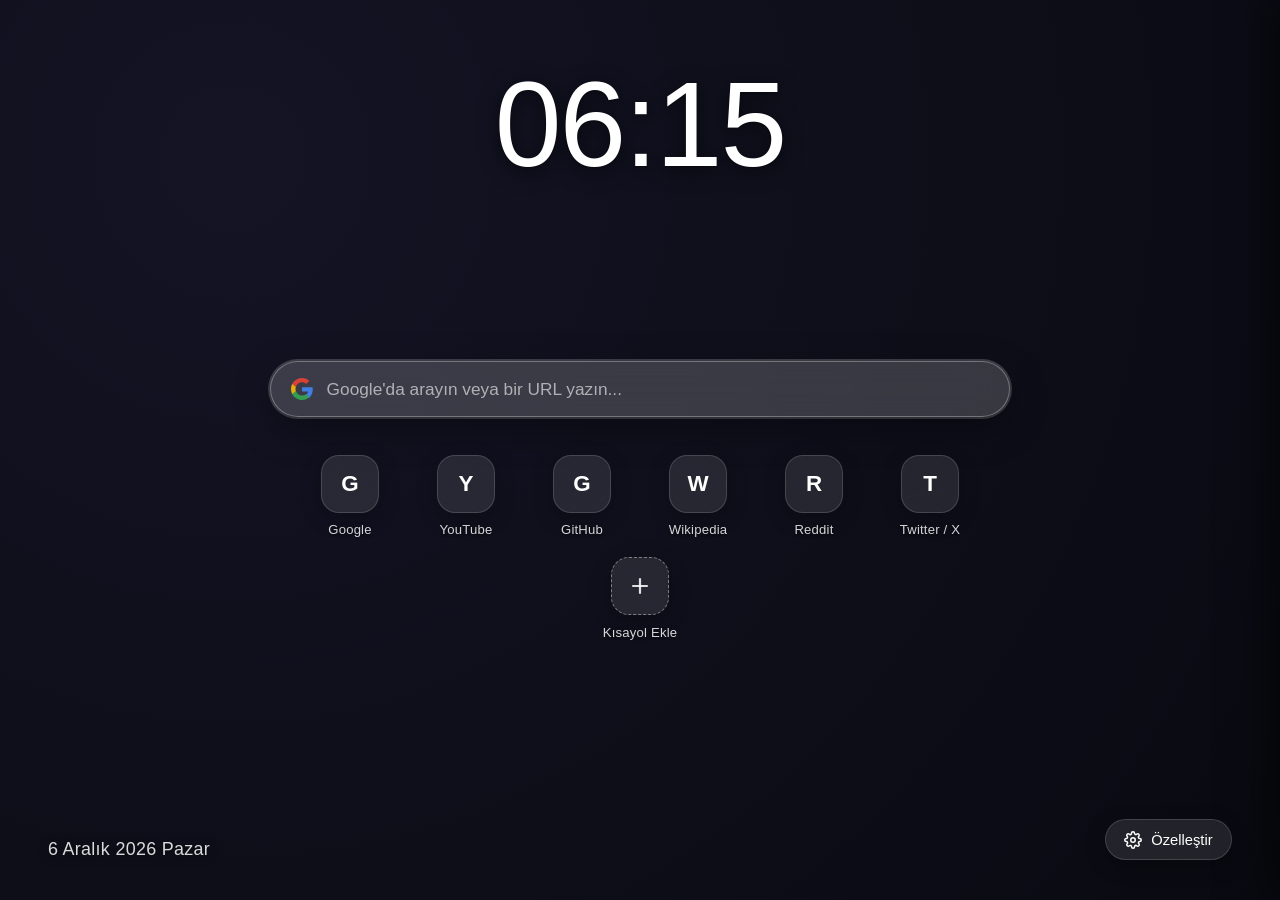
==== newtab.html @ c742ab3b "Add files via upload" ====
<!DOCTYPE html>
<html lang="tr">
<head>
  <meta charset="UTF-8" />
  <meta name="viewport" content="width=device-width, initial-scale=1.0" />
  <title>Yeni Sekme</title>
  <style>
    /* ==========================================================================
       ÖZEL YENİ SEKME (NEW TAB) - TÜM STILLER
       ========================================================================== */
    :root {
      --overlay-opacity: 0.35;
      --blur-amount: 0px;

      --font-family: -apple-system, BlinkMacSystemFont, "Segoe UI", Roboto, Helvetica, Arial, sans-serif;
      
      --glass-bg: rgba(255, 255, 255, 0.1);
      --glass-bg-hover: rgba(255, 255, 255, 0.18);
      --glass-border: rgba(255, 255, 255, 0.15);
      --glass-border-hover: rgba(255, 255, 255, 0.3);

      --text-main: #ffffff;
      --text-secondary: rgba(255, 255, 255, 0.85);
      --text-muted: rgba(255, 255, 255, 0.6);

      --accent-color: #4a90e2;
      --accent-hover: #357abd;
      --danger-color: #ff5252;
    }

    *, *::before, *::after {
      box-sizing: border-box;
      margin: 0;
      padding: 0;
    }

    body {
      font-family: var(--font-family);
      color: var(--text-main);
      min-height: 100vh;
      overflow-x: hidden;
      background-color: #0f1015;
      position: relative;
      display: flex;
      flex-direction: column;
      justify-content: space-between;
      padding: 2.5rem 3rem;
      user-select: none;
    }

    /* Arka Plan Katmanları */
    .bg-layer {
      position: fixed;
      inset: -20px;
      z-index: -2;
      background-size: cover;
      background-position: center;
      background-repeat: no-repeat;
      filter: blur(var(--blur-amount));
      transform: scale(1.03);
      transition: background-image 0.5s ease, filter 0.3s ease;
    }

    .bg-overlay {
      position: fixed;
      inset: 0;
      z-index: -1;
      background-color: rgba(0, 0, 0, var(--overlay-opacity));
      transition: background-color 0.2s ease;
      pointer-events: none;
    }

    /* Üst Bölüm: Saat */
    .top-section {
      display: flex;
      flex-direction: column;
      align-items: center;
      justify-content: center;
      padding-top: 1.5rem;
      text-align: center;
    }

    .clock-container {
      display: flex;
      align-items: baseline;
      justify-content: center;
      color: var(--text-main);
      text-shadow: 0 4px 20px rgba(0, 0, 0, 0.6), 0 1px 3px rgba(0, 0, 0, 0.4);
    }

    .clock-time {
      font-size: clamp(4.5rem, 10vw, 7.5rem);
      font-weight: 200;
      letter-spacing: -2px;
      line-height: 1;
      font-variant-numeric: tabular-nums;
    }

    .clock-seconds {
      font-size: clamp(1.8rem, 3.5vw, 2.5rem);
      font-weight: 300;
      opacity: 0.75;
      margin-left: 0.25rem;
      font-variant-numeric: tabular-nums;
    }

    .clock-period {
      font-size: clamp(1.4rem, 2.5vw, 1.8rem);
      font-weight: 400;
      opacity: 0.75;
      margin-left: 0.6rem;
      text-transform: uppercase;
    }

    /* Orta Bölüm: Arama ve Hızlı Erişim */
    .center-section {
      display: flex;
      flex-direction: column;
      align-items: center;
      width: 100%;
      max-width: 740px;
      margin: 1.5rem auto;
    }

    /* Arama Çubuğu */
    .search-container {
      width: 100%;
      margin-bottom: 2.2rem;
    }

    .search-form {
      width: 100%;
    }

    .search-box {
      display: flex;
      align-items: center;
      width: 100%;
      height: 56px;
      padding: 0 1.25rem;
      background: var(--glass-bg);
      backdrop-filter: blur(20px);
      -webkit-backdrop-filter: blur(20px);
      border: 1px solid var(--glass-border);
      border-radius: 28px;
      box-shadow: 0 8px 32px rgba(0, 0, 0, 0.25), inset 0 1px 0 rgba(255, 255, 255, 0.15);
      transition: all 0.3s cubic-bezier(0.16, 1, 0.3, 1);
    }

    .search-box:hover,
    .search-box:focus-within {
      background: var(--glass-bg-hover);
      border-color: var(--glass-border-hover);
      box-shadow: 0 12px 36px rgba(0, 0, 0, 0.35), 0 0 0 2px rgba(255, 255, 255, 0.2);
      transform: translateY(-2px);
    }

    .search-icon-wrapper {
      display: flex;
      align-items: center;
      justify-content: center;
      margin-right: 0.85rem;
      opacity: 0.9;
      flex-shrink: 0;
    }

    .google-icon {
      width: 22px;
      height: 22px;
      display: block;
    }

    .search-input {
      flex: 1;
      background: transparent;
      border: none;
      outline: none;
      font-family: inherit;
      font-size: 1.08rem;
      color: var(--text-main);
      user-select: text;
    }

    .search-input::placeholder {
      color: var(--text-muted);
      font-weight: 300;
    }

    .search-clear-btn {
      background: transparent;
      border: none;
      color: var(--text-muted);
      cursor: pointer;
      display: none;
      align-items: center;
      justify-content: center;
      padding: 6px;
      border-radius: 50%;
      transition: all 0.2s;
      flex-shrink: 0;
    }

    .search-clear-btn.visible {
      display: flex;
    }

    .search-clear-btn:hover {
      color: var(--text-main);
      background: rgba(255, 255, 255, 0.15);
    }

    /* Kısayollar */
    .shortcuts-container {
      width: 100%;
    }

    .shortcuts-grid {
      display: flex;
      flex-wrap: wrap;
      justify-content: center;
      gap: 1.25rem;
      width: 100%;
    }

    .shortcut-tile {
      position: relative;
      width: 96px;
      display: flex;
      flex-direction: column;
      align-items: center;
      background: transparent;
      border: none;
      cursor: pointer;
      transition: transform 0.25s cubic-bezier(0.16, 1, 0.3, 1);
      text-decoration: none;
    }

    .shortcut-tile:hover {
      transform: translateY(-4px);
    }

    .shortcut-link {
      display: flex;
      flex-direction: column;
      align-items: center;
      text-decoration: none;
      color: var(--text-main);
      width: 100%;
    }

    .shortcut-icon-wrapper {
      width: 58px;
      height: 58px;
      border-radius: 18px;
      background: var(--glass-bg);
      backdrop-filter: blur(16px);
      -webkit-backdrop-filter: blur(16px);
      border: 1px solid var(--glass-border);
      box-shadow: 0 6px 20px rgba(0, 0, 0, 0.25);
      display: flex;
      align-items: center;
      justify-content: center;
      margin-bottom: 0.6rem;
      transition: all 0.25s ease;
      overflow: hidden;
    }

    .shortcut-tile:hover .shortcut-icon-wrapper {
      background: var(--glass-bg-hover);
      border-color: var(--glass-border-hover);
      box-shadow: 0 8px 25px rgba(0, 0, 0, 0.35);
    }

    .shortcut-favicon {
      width: 28px;
      height: 28px;
      object-fit: contain;
      border-radius: 4px;
    }

    .shortcut-fallback-badge {
      font-size: 1.4rem;
      font-weight: 600;
      color: var(--text-main);
    }

    .shortcut-title {
      font-size: 0.82rem;
      color: var(--text-secondary);
      text-align: center;
      max-width: 90px;
      white-space: nowrap;
      overflow: hidden;
      text-overflow: ellipsis;
      text-shadow: 0 2px 6px rgba(0, 0, 0, 0.6);
      font-weight: 400;
      letter-spacing: 0.2px;
    }

    .shortcut-actions {
      position: absolute;
      top: -4px;
      right: 6px;
      display: none;
      gap: 3px;
      background: rgba(18, 20, 26, 0.92);
      border-radius: 20px;
      padding: 2px 4px;
      box-shadow: 0 4px 12px rgba(0, 0, 0, 0.4);
      border: 1px solid rgba(255, 255, 255, 0.15);
      z-index: 10;
    }

    .shortcut-tile:hover .shortcut-actions {
      display: flex;
    }

    .shortcut-btn {
      background: transparent;
      border: none;
      color: var(--text-secondary);
      cursor: pointer;
      padding: 4px;
      border-radius: 50%;
      display: flex;
      align-items: center;
      justify-content: center;
      transition: all 0.15s;
    }

    .shortcut-btn:hover {
      color: #fff;
      background: rgba(255, 255, 255, 0.2);
    }

    .shortcut-btn.delete-btn:hover {
      color: var(--danger-color);
    }

    .add-shortcut-tile {
      outline: none;
    }

    .add-icon-wrapper {
      border: 1px dashed rgba(255, 255, 255, 0.4);
      color: var(--text-secondary);
    }

    .add-shortcut-tile:hover .add-icon-wrapper {
      border-style: solid;
      color: #fff;
      background: rgba(255, 255, 255, 0.2);
    }

    /* Alt Bölüm: Tarih & Özelleştir Butonu */
    .bottom-section {
      display: flex;
      justify-content: space-between;
      align-items: flex-end;
      width: 100%;
    }

    .date-display {
      font-size: 1.12rem;
      font-weight: 400;
      color: var(--text-secondary);
      text-shadow: 0 2px 10px rgba(0, 0, 0, 0.6);
      letter-spacing: 0.3px;
    }

    .customize-btn {
      display: flex;
      align-items: center;
      gap: 0.55rem;
      padding: 0.65rem 1.15rem;
      background: var(--glass-bg);
      backdrop-filter: blur(16px);
      -webkit-backdrop-filter: blur(16px);
      border: 1px solid var(--glass-border);
      border-radius: 24px;
      color: var(--text-main);
      font-family: inherit;
      font-size: 0.92rem;
      font-weight: 500;
      cursor: pointer;
      box-shadow: 0 6px 20px rgba(0, 0, 0, 0.25);
      transition: all 0.25s cubic-bezier(0.16, 1, 0.3, 1);
    }

    .customize-btn:hover {
      background: var(--glass-bg-hover);
      border-color: var(--glass-border-hover);
      transform: translateY(-2px);
      box-shadow: 0 8px 24px rgba(0, 0, 0, 0.35);
    }

    /* Özelleştirme Çekmecesi */
    .drawer-backdrop {
      position: fixed;
      inset: 0;
      background: rgba(0, 0, 0, 0.5);
      backdrop-filter: blur(4px);
      opacity: 0;
      visibility: hidden;
      transition: all 0.3s ease;
      z-index: 99;
    }

    .drawer-backdrop.active {
      opacity: 1;
      visibility: visible;
    }

    .customize-drawer {
      position: fixed;
      top: 0;
      right: 0;
      width: 380px;
      max-width: 92vw;
      height: 100vh;
      background: rgba(18, 20, 28, 0.88);
      backdrop-filter: blur(30px);
      -webkit-backdrop-filter: blur(30px);
      border-left: 1px solid rgba(255, 255, 255, 0.12);
      box-shadow: -10px 0 40px rgba(0, 0, 0, 0.6);
      z-index: 100;
      transform: translateX(100%);
      transition: transform 0.35s cubic-bezier(0.16, 1, 0.3, 1);
      display: flex;
      flex-direction: column;
    }

    .customize-drawer.open {
      transform: translateX(0);
    }

    .drawer-header {
      display: flex;
      justify-content: space-between;
      align-items: center;
      padding: 1.5rem;
      border-bottom: 1px solid rgba(255, 255, 255, 0.08);
    }

    .drawer-header h2 {
      font-size: 1.25rem;
      font-weight: 600;
      color: var(--text-main);
    }

    .close-drawer-btn {
      background: transparent;
      border: none;
      color: var(--text-muted);
      cursor: pointer;
      padding: 6px;
      border-radius: 50%;
      display: flex;
      align-items: center;
      justify-content: center;
      transition: all 0.2s;
    }

    .close-drawer-btn:hover {
      color: var(--text-main);
      background: rgba(255, 255, 255, 0.1);
    }

    .drawer-body {
      flex: 1;
      overflow-y: auto;
      padding: 1.5rem;
      display: flex;
      flex-direction: column;
      gap: 1.8rem;
    }

    .drawer-section {
      display: flex;
      flex-direction: column;
      gap: 0.85rem;
    }

    .drawer-section h3 {
      font-size: 0.95rem;
      font-weight: 600;
      color: var(--text-secondary);
      text-transform: uppercase;
      letter-spacing: 0.8px;
    }

    .upload-drop-zone {
      display: flex;
      flex-direction: column;
      align-items: center;
      justify-content: center;
      gap: 0.5rem;
      padding: 1.6rem 1rem;
      border: 2px dashed rgba(255, 255, 255, 0.2);
      border-radius: 16px;
      background: rgba(255, 255, 255, 0.03);
      cursor: pointer;
      text-align: center;
      transition: all 0.2s ease;
    }

    .upload-drop-zone:hover,
    .upload-drop-zone.dragover {
      border-color: var(--accent-color);
      background: rgba(74, 144, 226, 0.08);
    }

    .upload-drop-zone svg {
      color: var(--text-secondary);
    }

    .upload-text {
      font-size: 0.88rem;
      color: var(--text-secondary);
    }

    .upload-hint {
      font-size: 0.75rem;
      color: var(--text-muted);
    }

    .danger-btn-outline {
      padding: 0.55rem 1rem;
      background: transparent;
      border: 1px solid rgba(255, 82, 82, 0.4);
      color: #ff7b7b;
      border-radius: 10px;
      font-size: 0.84rem;
      cursor: pointer;
      transition: all 0.2s;
    }

    .danger-btn-outline:hover {
      background: rgba(255, 82, 82, 0.15);
      border-color: var(--danger-color);
    }

    .preset-list {
      display: grid;
      grid-template-columns: repeat(3, 1fr);
      gap: 0.75rem;
    }

    .preset-item-btn {
      height: 52px;
      border-radius: 12px;
      border: 2px solid transparent;
      cursor: pointer;
      transition: all 0.2s ease;
      box-shadow: 0 4px 12px rgba(0, 0, 0, 0.2);
    }

    .preset-item-btn:hover {
      transform: scale(1.04);
    }

    .preset-item-btn.active {
      border-color: #fff;
      box-shadow: 0 0 0 2px var(--accent-color);
    }

    .setting-item {
      display: flex;
      flex-direction: column;
      gap: 0.4rem;
      margin-bottom: 0.5rem;
    }

    .setting-label-row {
      display: flex;
      justify-content: space-between;
      font-size: 0.88rem;
      color: var(--text-secondary);
    }

    input[type="range"] {
      width: 100%;
      accent-color: var(--accent-color);
      height: 6px;
      border-radius: 3px;
      background: rgba(255, 255, 255, 0.15);
      outline: none;
      cursor: pointer;
    }

    .toggle-item {
      display: flex;
      justify-content: space-between;
      align-items: center;
      font-size: 0.88rem;
      color: var(--text-secondary);
      cursor: pointer;
      margin-bottom: 0.4rem;
    }

    .switch {
      position: relative;
      display: inline-block;
      width: 44px;
      height: 24px;
    }

    .switch input {
      opacity: 0;
      width: 0;
      height: 0;
    }

    .slider-round {
      position: absolute;
      cursor: pointer;
      inset: 0;
      background-color: rgba(255, 255, 255, 0.2);
      transition: 0.3s;
      border-radius: 24px;
    }

    .slider-round::before {
      position: absolute;
      content: "";
      height: 18px;
      width: 18px;
      left: 3px;
      bottom: 3px;
      background-color: white;
      transition: 0.3s;
      border-radius: 50%;
    }

    input:checked + .slider-round {
      background-color: var(--accent-color);
    }

    input:checked + .slider-round::before {
      transform: translateX(20px);
    }

    /* Modal / Dialog */
    dialog {
      border: none;
      background: transparent;
      padding: 0;
      margin: auto;
      max-width: 90vw;
      width: 420px;
    }

    dialog::backdrop {
      background: rgba(0, 0, 0, 0.65);
      backdrop-filter: blur(6px);
    }

    .dialog-card {
      background: rgba(24, 27, 36, 0.95);
      backdrop-filter: blur(24px);
      -webkit-backdrop-filter: blur(24px);
      border: 1px solid rgba(255, 255, 255, 0.14);
      border-radius: 20px;
      padding: 1.8rem;
      box-shadow: 0 20px 50px rgba(0, 0, 0, 0.6);
      color: var(--text-main);
      display: flex;
      flex-direction: column;
      gap: 1.25rem;
    }

    .dialog-card h3 {
      font-size: 1.2rem;
      font-weight: 600;
    }

    .form-group {
      display: flex;
      flex-direction: column;
      gap: 0.45rem;
    }

    .form-group label {
      font-size: 0.85rem;
      color: var(--text-secondary);
    }

    .form-group input {
      padding: 0.75rem 1rem;
      border-radius: 12px;
      border: 1px solid rgba(255, 255, 255, 0.15);
      background: rgba(255, 255, 255, 0.06);
      color: #fff;
      font-family: inherit;
      font-size: 0.95rem;
      outline: none;
      transition: all 0.2s;
    }

    .form-group input:focus {
      border-color: var(--accent-color);
      background: rgba(255, 255, 255, 0.1);
      box-shadow: 0 0 0 2px rgba(74, 144, 226, 0.3);
    }

    .dialog-actions {
      display: flex;
      justify-content: flex-end;
      gap: 0.75rem;
      margin-top: 0.5rem;
    }

    .btn-secondary {
      padding: 0.65rem 1.1rem;
      background: rgba(255, 255, 255, 0.1);
      border: 1px solid rgba(255, 255, 255, 0.15);
      border-radius: 10px;
      color: var(--text-main);
      font-family: inherit;
      font-size: 0.9rem;
      cursor: pointer;
      transition: all 0.2s;
    }

    .btn-secondary:hover {
      background: rgba(255, 255, 255, 0.18);
    }

    .btn-primary {
      padding: 0.65rem 1.25rem;
      background: var(--accent-color);
      border: none;
      border-radius: 10px;
      color: #fff;
      font-family: inherit;
      font-size: 0.9rem;
      font-weight: 500;
      cursor: pointer;
      transition: all 0.2s;
    }

    .btn-primary:hover {
      background: var(--accent-hover);
    }

    @media (max-width: 640px) {
      body {
        padding: 1.5rem;
      }
      .shortcuts-grid {
        gap: 0.75rem;
      }
      .shortcut-tile {
        width: 80px;
      }
      .shortcut-icon-wrapper {
        width: 50px;
        height: 50px;
      }
      .bottom-section {
        flex-direction: column-reverse;
        align-items: center;
        gap: 1rem;
      }
    }
  </style>
</head>
<body>

  <!-- Arka Plan Katmanı ve Karartma Örtüsü -->
  <div id="bg-layer" class="bg-layer" aria-hidden="true"></div>
  <div id="bg-overlay" class="bg-overlay" aria-hidden="true"></div>

  <!-- Üst Bölüm: Canlı Saat -->
  <header class="top-section">
    <div class="clock-container" aria-live="off">
      <span id="clock-time" class="clock-time">00:00</span>
      <span id="clock-seconds" class="clock-seconds"></span>
      <span id="clock-period" class="clock-period"></span>
    </div>
  </header>

  <!-- Orta Bölüm: Google Arama ve Hızlı Erişim Linkleri -->
  <main class="center-section">
    <!-- Google Arama Çubuğu -->
    <div class="search-container">
      <form id="search-form" class="search-form" autocomplete="off">
        <div class="search-box">
          <div class="search-icon-wrapper" aria-hidden="true">
            <svg class="google-icon" viewBox="0 0 24 24">
              <path fill="#4285F4" d="M23.745 12.27c0-.7-.06-1.4-.19-2.07H12v4.51h6.6c-.29 1.52-1.14 2.82-2.4 3.68v3.05h3.88c2.27-2.09 3.66-5.17 3.66-9.17z"/>
              <path fill="#34A853" d="M12 24c3.24 0 5.95-1.08 7.93-2.91l-3.88-3.05c-1.08.72-2.45 1.16-4.05 1.16-3.12 0-5.77-2.1-6.72-4.93H1.25v3.15C3.26 21.36 7.33 24 12 24z"/>
              <path fill="#FBBC05" d="M5.28 14.27c-.25-.72-.38-1.49-.38-2.27s.13-1.55.38-2.27V6.58H1.25C.45 8.18 0 9.99 0 12s.45 3.82 1.25 5.42l4.03-3.15z"/>
              <path fill="#EA4335" d="M12 4.75c1.77 0 3.35.61 4.6 1.8l3.42-3.42C17.95 1.19 15.24 0 12 0 7.33 0 3.26 2.64 1.25 6.58l4.03 3.15c.95-2.83 3.6-4.98 6.72-4.98z"/>
            </svg>
          </div>
          <input
            type="text"
            id="search-input"
            class="search-input"
            placeholder="Google'da arayın veya bir URL yazın..."
            autofocus
            spellcheck="false"
            aria-label="Google'da arayın"
          />
          <button type="button" id="search-clear-btn" class="search-clear-btn" title="Temizle" aria-label="Aramayı temizle">
            <svg width="18" height="18" viewBox="0 0 24 24" fill="none" stroke="currentColor" stroke-width="2">
              <line x1="18" y1="6" x2="6" y2="18"></line>
              <line x1="6" y1="6" x2="18" y2="18"></line>
            </svg>
          </button>
        </div>
      </form>
    </div>

    <!-- Hızlı Erişim Linkleri Izgarası -->
    <section class="shortcuts-container" aria-label="Hızlı Erişim Linkleri">
      <div id="shortcuts-grid" class="shortcuts-grid"></div>
    </section>
  </main>

  <!-- Alt Bölüm: Sol Altta Tarih, Sağ Altta Özelleştir Butonu -->
  <footer class="bottom-section">
    <div class="bottom-left">
      <div id="date-display" class="date-display" aria-label="Güncel Tarih"></div>
    </div>
    <div class="bottom-right">
      <button type="button" id="customize-btn" class="customize-btn" title="Görünümü Özelleştir" aria-label="Özelleştir">
        <svg width="18" height="18" viewBox="0 0 24 24" fill="none" stroke="currentColor" stroke-width="2">
          <circle cx="12" cy="12" r="3"></circle>
          <path d="M19.4 15a1.65 1.65 0 0 0 .33 1.82l.06.06a2 2 0 0 1 0 2.83 2 2 0 0 1-2.83 0l-.06-.06a1.65 1.65 0 0 0-1.82-.33 1.65 1.65 0 0 0-1 1.51V21a2 2 0 0 1-2 2 2 2 0 0 1-2-2v-.09A1.65 1.65 0 0 0 9 19.4a1.65 1.65 0 0 0-1.82.33l-.06.06a2 2 0 0 1-2.83 0 2 2 0 0 1 0-2.83l.06-.06a1.65 1.65 0 0 0 .33-1.82 1.65 1.65 0 0 0-1.51-1H3a2 2 0 0 1-2-2 2 2 0 0 1 2-2h.09A1.65 1.65 0 0 0 4.6 9a1.65 1.65 0 0 0-.33-1.82l-.06-.06a2 2 0 0 1 0-2.83 2 2 0 0 1 2.83 0l.06.06a1.65 1.65 0 0 0 1.82.33H9a1.65 1.65 0 0 0 1-1.51V3a2 2 0 0 1 2-2 2 2 0 0 1 2 2v.09a1.65 1.65 0 0 0 1 1.51 1.65 1.65 0 0 0 1.82-.33l.06-.06a2 2 0 0 1 2.83 0 2 2 0 0 1 0 2.83l-.06.06a1.65 1.65 0 0 0-.33 1.82V9a1.65 1.65 0 0 0 1.51 1H21a2 2 0 0 1 2 2 2 2 0 0 1-2 2h-.09a1.65 1.65 0 0 0-1.51 1z"></path>
        </svg>
        <span>Özelleştir</span>
      </button>
    </div>
  </footer>

  <!-- Özelleştirme Çekmecesi -->
  <div id="drawer-backdrop" class="drawer-backdrop" aria-hidden="true"></div>
  <aside id="customize-drawer" class="customize-drawer" aria-label="Özelleştirme Paneli">
    <div class="drawer-header">
      <h2>Görünümü Özelleştir</h2>
      <button type="button" id="close-drawer-btn" class="close-drawer-btn" title="Kapat" aria-label="Paneli kapat">
        <svg width="20" height="20" viewBox="0 0 24 24" fill="none" stroke="currentColor" stroke-width="2">
          <line x1="18" y1="6" x2="6" y2="18"></line>
          <line x1="6" y1="6" x2="18" y2="18"></line>
        </svg>
      </button>
    </div>

    <div class="drawer-body">
      <!-- Özel Arka Plan Yükleme -->
      <section class="drawer-section">
        <h3>Özel Arka Plan Resmi</h3>
        <input type="file" id="wallpaper-file-input" accept="image/*" style="display: none;" />
        <div id="upload-drop-zone" class="upload-drop-zone" tabindex="0" role="button" aria-label="Resim seç veya sürükle">
          <svg width="32" height="32" viewBox="0 0 24 24" fill="none" stroke="currentColor" stroke-width="1.8">
            <path d="M21 15v4a2 2 0 0 1-2 2H5a2 2 0 0 1-2-2v-4"></path>
            <polyline points="17 8 12 3 7 8"></polyline>
            <line x1="12" y1="3" x2="12" y2="15"></line>
          </svg>
          <span class="upload-text">Bilgisayarından Resim Yükle</span>
          <span class="upload-hint">Tıkla veya resmi buraya sürükle bırak</span>
        </div>
        <button type="button" id="reset-wallpaper-btn" class="danger-btn-outline">Varsayılan Arka Plana Sıfırla</button>
      </section>

      <!-- Hazır Arka Plan Gradyanları -->
      <section class="drawer-section">
        <h3>Hazır Temalar</h3>
        <div id="preset-list" class="preset-list"></div>
      </section>

      <!-- Görünüm İnce Ayarları -->
      <section class="drawer-section">
        <h3>Görünüm Ayarları</h3>
        <div class="setting-item">
          <div class="setting-label-row">
            <span>Karartma Opaklığı</span>
            <span id="opacity-value">35%</span>
          </div>
          <input type="range" id="opacity-slider" min="0" max="85" value="35" aria-label="Karartma Opaklığı" />
        </div>

        <div class="setting-item">
          <div class="setting-label-row">
            <span>Arka Plan Bulanıklığı</span>
            <span id="blur-value">0px</span>
          </div>
          <input type="range" id="blur-slider" min="0" max="20" value="0" aria-label="Bulanıklık Miktarı" />
        </div>
      </section>

      <!-- Saat Tercihleri -->
      <section class="drawer-section">
        <h3>Saat Ayarları</h3>
        <label class="toggle-item">
          <span>24 Saat Formatı</span>
          <div class="switch">
            <input type="checkbox" id="clock-format-toggle" checked />
            <span class="slider-round"></span>
          </div>
        </label>

        <label class="toggle-item">
          <span>Saniyeleri Göster</span>
          <div class="switch">
            <input type="checkbox" id="show-seconds-toggle" />
            <span class="slider-round"></span>
          </div>
        </label>
      </section>
    </div>
  </aside>

  <!-- Kısayol Ekleme / Düzenleme Modalı -->
  <dialog id="shortcut-dialog">
    <div class="dialog-card">
      <h3 id="dialog-title">Yeni Kısayol Ekle</h3>
      <form id="shortcut-form">
        <div class="form-group">
          <label for="shortcut-url-input">Web Sitesi Adresi (URL)</label>
          <input
            type="text"
            id="shortcut-url-input"
            placeholder="örnek: youtube.com veya https://..."
            required
            autocomplete="off"
          />
        </div>
        <div class="form-group">
          <label for="shortcut-title-input">Başlık (Opsiyonel)</label>
          <input
            type="text"
            id="shortcut-title-input"
            placeholder="örnek: YouTube"
            autocomplete="off"
          />
        </div>
        <div class="dialog-actions">
          <button type="button" id="cancel-dialog-btn" class="btn-secondary">İptal</button>
          <button type="submit" id="save-dialog-btn" class="btn-primary">Kaydet</button>
        </div>
      </form>
    </div>
  </dialog>

  <!-- ==========================================================================
       TÜM JAVASCRIPT KODLARI (TEK DOSYA)
       ========================================================================== -->
  <script>
    (function () {
      'use strict';

      /* --- VERİ DEPOLAMA VE AYARLAR --- */
      const DB_NAME = 'CustomNewTabDB';
      const DB_VERSION = 1;
      const STORE_NAME = 'wallpapers';
      const WALLPAPER_KEY = 'active_wallpaper';

      const DEFAULT_SHORTCUTS = [
        { id: '1', title: 'Google', url: 'https://www.google.com' },
        { id: '2', title: 'YouTube', url: 'https://www.youtube.com' },
        { id: '3', title: 'GitHub', url: 'https://github.com' },
        { id: '4', title: 'Wikipedia', url: 'https://tr.wikipedia.org' },
        { id: '5', title: 'Reddit', url: 'https://www.reddit.com' },
        { id: '6', title: 'Twitter / X', url: 'https://x.com' }
      ];

      const DEFAULT_SETTINGS = {
        clockFormat24: true,
        showSeconds: false,
        overlayOpacity: 0.35,
        blurAmount: 0,
        wallpaperType: 'preset',
        gradientIndex: 0
      };

      const PRESET_BACKGROUNDS = [
        { name: 'Gece Gökyüzü', background: 'radial-gradient(circle at 20% 20%, #1e1e38 0%, #0d0f18 100%)' },
        { name: 'Kozmik Mor', background: 'linear-gradient(135deg, #1f0036 0%, #120c1f 50%, #080312 100%)' },
        { name: 'Derin Okyanus', background: 'linear-gradient(135deg, #09203f 0%, #537895 100%)' },
        { name: 'Gün Batımı Işıltısı', background: 'linear-gradient(135deg, #2b1055 0%, #7597de 100%)' },
        { name: 'Zümrüt Yeşili', background: 'linear-gradient(135deg, #0b2b1a 0%, #16422b 50%, #08140c 100%)' },
        { name: 'Koyu Minimal', background: 'linear-gradient(135deg, #121316 0%, #1a1c23 100%)' }
      ];

      function openDB() {
        return new Promise((resolve, reject) => {
          const request = indexedDB.open(DB_NAME, DB_VERSION);
          request.onupgradeneeded = (event) => {
            const db = event.target.result;
            if (!db.objectStoreNames.contains(STORE_NAME)) {
              db.createObjectStore(STORE_NAME);
            }
          };
          request.onsuccess = () => resolve(request.result);
          request.onerror = () => reject(request.error);
        });
      }

      async function saveWallpaperToDB(imageData) {
        try {
          const db = await openDB();
          return new Promise((resolve, reject) => {
            const tx = db.transaction(STORE_NAME, 'readwrite');
            const store = tx.objectStore(STORE_NAME);
            const req = store.put(imageData, WALLPAPER_KEY);
            req.onsuccess = () => resolve(true);
            req.onerror = () => reject(req.error);
          });
        } catch (err) {
          console.error('IndexedDB kayıt hatası:', err);
        }
      }

      async function getWallpaperFromDB() {
        try {
          const db = await openDB();
          return new Promise((resolve, reject) => {
            const tx = db.transaction(STORE_NAME, 'readonly');
            const store = tx.objectStore(STORE_NAME);
            const req = store.get(WALLPAPER_KEY);
            req.onsuccess = () => resolve(req.result || null);
            req.onerror = () => reject(req.error);
          });
        } catch (err) {
          return null;
        }
      }

      async function removeWallpaperFromDB() {
        try {
          const db = await openDB();
          return new Promise((resolve, reject) => {
            const tx = db.transaction(STORE_NAME, 'readwrite');
            const store = tx.objectStore(STORE_NAME);
            const req = store.delete(WALLPAPER_KEY);
            req.onsuccess = () => resolve(true);
            req.onerror = () => reject(req.error);
          });
        } catch (err) {
          console.error('IndexedDB silme hatası:', err);
        }
      }

      const isChromeStorage = typeof chrome !== 'undefined' && chrome.storage && chrome.storage.local;

      async function getSettings() {
        if (isChromeStorage) {
          return new Promise((resolve) => {
            chrome.storage.local.get(['settings'], (res) => {
              resolve({ ...DEFAULT_SETTINGS, ...(res.settings || {}) });
            });
          });
        } else {
          try {
            const raw = localStorage.getItem('tab_settings');
            return raw ? { ...DEFAULT_SETTINGS, ...JSON.parse(raw) } : { ...DEFAULT_SETTINGS };
          } catch (e) {
            return { ...DEFAULT_SETTINGS };
          }
        }
      }

      async function saveSettings(newSettings) {
        const current = await getSettings();
        const updated = { ...current, ...newSettings };
        if (isChromeStorage) {
          return new Promise((resolve) => {
            chrome.storage.local.set({ settings: updated }, () => resolve(updated));
          });
        } else {
          localStorage.setItem('tab_settings', JSON.stringify(updated));
          return updated;
        }
      }

      async function getShortcuts() {
        if (isChromeStorage) {
          return new Promise((resolve) => {
            chrome.storage.local.get(['shortcuts'], (res) => {
              resolve(res.shortcuts || DEFAULT_SHORTCUTS);
            });
          });
        } else {
          try {
            const raw = localStorage.getItem('tab_shortcuts');
            return raw ? JSON.parse(raw) : DEFAULT_SHORTCUTS;
          } catch (e) {
            return DEFAULT_SHORTCUTS;
          }
        }
      }

      async function saveShortcuts(shortcuts) {
        if (isChromeStorage) {
          return new Promise((resolve) => {
            chrome.storage.local.set({ shortcuts }, () => resolve(shortcuts));
          });
        } else {
          localStorage.setItem('tab_shortcuts', JSON.stringify(shortcuts));
          return shortcuts;
        }
      }

      /* --- DOM ELEMANLARI --- */
      const clockTimeEl = document.getElementById('clock-time');
      const clockSecondsEl = document.getElementById('clock-seconds');
      const clockPeriodEl = document.getElementById('clock-period');
      const dateDisplayEl = document.getElementById('date-display');
      const searchForm = document.getElementById('search-form');
      const searchInput = document.getElementById('search-input');
      const searchClearBtn = document.getElementById('search-clear-btn');

      const shortcutsGrid = document.getElementById('shortcuts-grid');
      const shortcutDialog = document.getElementById('shortcut-dialog');
      const shortcutForm = document.getElementById('shortcut-form');
      const shortcutTitleInput = document.getElementById('shortcut-title-input');
      const shortcutUrlInput = document.getElementById('shortcut-url-input');
      const dialogTitle = document.getElementById('dialog-title');
      const cancelDialogBtn = document.getElementById('cancel-dialog-btn');

      const customizeBtn = document.getElementById('customize-btn');
      const customizeDrawer = document.getElementById('customize-drawer');
      const closeDrawerBtn = document.getElementById('close-drawer-btn');
      const drawerBackdrop = document.getElementById('drawer-backdrop');

      const wallpaperFileInput = document.getElementById('wallpaper-file-input');
      const dropZone = document.getElementById('upload-drop-zone');
      const resetWallpaperBtn = document.getElementById('reset-wallpaper-btn');
      const presetListContainer = document.getElementById('preset-list');

      const opacitySlider = document.getElementById('opacity-slider');
      const opacityValue = document.getElementById('opacity-value');
      const blurSlider = document.getElementById('blur-slider');
      const blurValue = document.getElementById('blur-value');

      const clockFormatToggle = document.getElementById('clock-format-toggle');
      const showSecondsToggle = document.getElementById('show-seconds-toggle');

      const bgLayer = document.getElementById('bg-layer');

      let currentSettings = null;
      let shortcutsList = [];
      let currentEditingId = null;

      /* --- SAAT VE TARİH --- */
      function updateClock() {
        if (!currentSettings) return;
        const now = new Date();
        let hours = now.getHours();
        const minutes = String(now.getMinutes()).padStart(2, '0');
        const seconds = String(now.getSeconds()).padStart(2, '0');

        let period = '';
        if (!currentSettings.clockFormat24) {
          period = hours >= 12 ? 'PM' : 'AM';
          hours = hours % 12 || 12;
        }

        const hoursStr = String(hours).padStart(2, '0');

        if (clockTimeEl) clockTimeEl.textContent = `${hoursStr}:${minutes}`;
        if (clockSecondsEl) {
          if (currentSettings.showSeconds) {
            clockSecondsEl.textContent = `:${seconds}`;
            clockSecondsEl.style.display = 'inline';
          } else {
            clockSecondsEl.style.display = 'none';
          }
        }
        if (clockPeriodEl) {
          if (!currentSettings.clockFormat24) {
            clockPeriodEl.textContent = ` ${period}`;
            clockPeriodEl.style.display = 'inline';
          } else {
            clockPeriodEl.style.display = 'none';
          }
        }
      }

      function updateDate() {
        if (!dateDisplayEl) return;
        const now = new Date();
        const options = { weekday: 'long', day: 'numeric', month: 'long', year: 'numeric' };
        const formattedDate = new Intl.DateTimeFormat('tr-TR', options).format(now);
        dateDisplayEl.textContent = formattedDate.charAt(0).toUpperCase() + formattedDate.slice(1);
      }

      /* --- GOOGLE ARAMA --- */
      function handleSearch(e) {
        e.preventDefault();
        const query = searchInput.value.trim();
        if (!query) return;

        const isUrl = /^(https?:\/\/)?([\da-z.-]+)\.([a-z.]{2,6})([/\w .-]*)*\/?$/i.test(query) && !query.includes(' ');
        if (isUrl) {
          const targetUrl = /^https?:\/\//i.test(query) ? query : `https://${query}`;
          window.location.href = targetUrl;
          return;
        }
        window.location.href = `https://www.google.com/search?q=${encodeURIComponent(query)}`;
      }

      function updateSearchClearButton() {
        if (!searchClearBtn || !searchInput) return;
        if (searchInput.value.length > 0) {
          searchClearBtn.classList.add('visible');
        } else {
          searchClearBtn.classList.remove('visible');
        }
      }

      /* --- KISAYOLLAR --- */
      function normalizeUrl(url) {
        let trimmed = url.trim();
        if (!trimmed) return '';
        if (!/^https?:\/\//i.test(trimmed)) trimmed = 'https://' + trimmed;
        return trimmed;
      }

      function extractTitleFromUrl(url) {
        try {
          const parsed = new URL(normalizeUrl(url));
          const host = parsed.hostname.replace(/^www\./, '');
          return host.charAt(0).toUpperCase() + host.slice(1);
        } catch (e) {
          return 'Yeni Link';
        }
      }

      function getFaviconUrl(url) {
        try {
          const domain = new URL(normalizeUrl(url)).origin;
          return `https://www.google.com/s2/favicons?sz=64&domain_url=${encodeURIComponent(domain)}`;
        } catch (e) {
          return '';
        }
      }

      function renderShortcuts() {
        if (!shortcutsGrid) return;
        shortcutsGrid.innerHTML = '';

        shortcutsList.forEach((shortcut) => {
          const tile = document.createElement('div');
          tile.className = 'shortcut-tile';

          const link = document.createElement('a');
          link.href = shortcut.url;
          link.className = 'shortcut-link';

          const iconContainer = document.createElement('div');
          iconContainer.className = 'shortcut-icon-wrapper';

          const faviconUrl = getFaviconUrl(shortcut.url);
          const img = document.createElement('img');
          img.src = faviconUrl;
          img.alt = shortcut.title;
          img.className = 'shortcut-favicon';
          img.loading = 'lazy';

          img.onerror = () => {
            img.style.display = 'none';
            const fallbackBadge = document.createElement('div');
            fallbackBadge.className = 'shortcut-fallback-badge';
            fallbackBadge.textContent = (shortcut.title || 'W').charAt(0).toUpperCase();
            iconContainer.appendChild(fallbackBadge);
          };

          iconContainer.appendChild(img);

          const title = document.createElement('span');
          title.className = 'shortcut-title';
          title.textContent = shortcut.title;
          title.title = shortcut.title;

          link.appendChild(iconContainer);
          link.appendChild(title);
          tile.appendChild(link);

          // Düzenle & Sil Menüsü
          const actions = document.createElement('div');
          actions.className = 'shortcut-actions';

          const editBtn = document.createElement('button');
          editBtn.type = 'button';
          editBtn.className = 'shortcut-btn';
          editBtn.title = 'Düzenle';
          editBtn.innerHTML = `
            <svg width="14" height="14" viewBox="0 0 24 24" fill="none" stroke="currentColor" stroke-width="2">
              <path d="M11 4H4a2 2 0 0 0-2 2v14a2 2 0 0 0 2 2h14a2 2 0 0 0 2-2v-7"></path>
              <path d="M18.5 2.5a2.121 2.121 0 0 1 3 3L12 15l-4 1 1-4 9.5-9.5z"></path>
            </svg>
          `;
          editBtn.addEventListener('click', (e) => {
            e.stopPropagation();
            openEditModal(shortcut);
          });

          const deleteBtn = document.createElement('button');
          deleteBtn.type = 'button';
          deleteBtn.className = 'shortcut-btn delete-btn';
          deleteBtn.title = 'Sil';
          deleteBtn.innerHTML = `
            <svg width="14" height="14" viewBox="0 0 24 24" fill="none" stroke="currentColor" stroke-width="2">
              <polyline points="3 6 5 6 21 6"></polyline>
              <path d="M19 6v14a2 2 0 0 1-2 2H7a2 2 0 0 1-2-2V6m3 0V4a2 2 0 0 1 2-2h4a2 2 0 0 1 2 2v2"></path>
            </svg>
          `;
          deleteBtn.addEventListener('click', async (e) => {
            e.stopPropagation();
            shortcutsList = shortcutsList.filter((s) => s.id !== shortcut.id);
            await saveShortcuts(shortcutsList);
            renderShortcuts();
          });

          actions.appendChild(editBtn);
          actions.appendChild(deleteBtn);
          tile.appendChild(actions);

          shortcutsGrid.appendChild(tile);
        });

        // "+ Kısayol Ekle" Butonu
        const addTile = document.createElement('button');
        addTile.type = 'button';
        addTile.className = 'shortcut-tile add-shortcut-tile';
        addTile.title = 'Yeni Kısayol Ekle';
        addTile.innerHTML = `
          <div class="shortcut-icon-wrapper add-icon-wrapper">
            <svg width="24" height="24" viewBox="0 0 24 24" fill="none" stroke="currentColor" stroke-width="2.2" stroke-linecap="round">
              <line x1="12" y1="5" x2="12" y2="19"></line>
              <line x1="5" y1="12" x2="19" y2="12"></line>
            </svg>
          </div>
          <span class="shortcut-title">Kısayol Ekle</span>
        `;
        addTile.addEventListener('click', openAddModal);
        shortcutsGrid.appendChild(addTile);
      }

      function openAddModal() {
        currentEditingId = null;
        dialogTitle.textContent = 'Yeni Kısayol Ekle';
        shortcutTitleInput.value = '';
        shortcutUrlInput.value = '';
        if (typeof shortcutDialog.showModal === 'function') shortcutDialog.showModal();
        else shortcutDialog.setAttribute('open', '');
        shortcutUrlInput.focus();
      }

      function openEditModal(shortcut) {
        currentEditingId = shortcut.id;
        dialogTitle.textContent = 'Kısayolu Düzenle';
        shortcutTitleInput.value = shortcut.title;
        shortcutUrlInput.value = shortcut.url;
        if (typeof shortcutDialog.showModal === 'function') shortcutDialog.showModal();
        else shortcutDialog.setAttribute('open', '');
        shortcutTitleInput.focus();
      }

      function closeModal() {
        if (typeof shortcutDialog.close === 'function') shortcutDialog.close();
        else shortcutDialog.removeAttribute('open');
        currentEditingId = null;
      }

      async function handleShortcutSubmit(e) {
        e.preventDefault();
        let url = shortcutUrlInput.value.trim();
        if (!url) return;

        url = normalizeUrl(url);
        let title = shortcutTitleInput.value.trim() || extractTitleFromUrl(url);

        if (currentEditingId) {
          shortcutsList = shortcutsList.map((s) => (s.id === currentEditingId ? { ...s, title, url } : s));
        } else {
          shortcutsList.push({ id: Date.now().toString(), title, url });
        }

        await saveShortcuts(shortcutsList);
        renderShortcuts();
        closeModal();
      }

      /* --- ARKA PLAN VE ÖZELLEŞTİRME --- */
      async function applyBackground() {
        if (!currentSettings) currentSettings = await getSettings();

        document.documentElement.style.setProperty('--overlay-opacity', currentSettings.overlayOpacity);
        document.documentElement.style.setProperty('--blur-amount', `${currentSettings.blurAmount}px`);

        if (currentSettings.wallpaperType === 'custom') {
          const customImgData = await getWallpaperFromDB();
          if (customImgData) {
            bgLayer.style.backgroundImage = `url(${customImgData})`;
            bgLayer.style.backgroundSize = 'cover';
            bgLayer.style.backgroundPosition = 'center';
            return;
          }
        }

        const preset = PRESET_BACKGROUNDS[currentSettings.gradientIndex] || PRESET_BACKGROUNDS[0];
        bgLayer.style.backgroundImage = preset.background;
      }

      function processImageFile(file) {
        if (!file || !file.type.startsWith('image/')) {
          alert('Lütfen geçerli bir resim dosyası seçin.');
          return;
        }

        const reader = new FileReader();
        reader.onload = async (e) => {
          const dataUrl = e.target.result;
          await saveWallpaperToDB(dataUrl);
          currentSettings.wallpaperType = 'custom';
          await saveSettings({ wallpaperType: 'custom' });
          await applyBackground();
          highlightActivePreset(-1);
        };
        reader.readAsDataURL(file);
      }

      function renderPresets() {
        if (!presetListContainer) return;
        presetListContainer.innerHTML = '';

        PRESET_BACKGROUNDS.forEach((preset, index) => {
          const btn = document.createElement('button');
          btn.type = 'button';
          btn.className = 'preset-item-btn';
          btn.title = preset.name;
          btn.style.background = preset.background;

          if (currentSettings.wallpaperType === 'preset' && currentSettings.gradientIndex === index) {
            btn.classList.add('active');
          }

          btn.addEventListener('click', async () => {
            currentSettings.wallpaperType = 'preset';
            currentSettings.gradientIndex = index;
            await saveSettings({ wallpaperType: 'preset', gradientIndex: index });
            await applyBackground();
            highlightActivePreset(index);
          });

          presetListContainer.appendChild(btn);
        });
      }

      function highlightActivePreset(index) {
        const buttons = presetListContainer.querySelectorAll('.preset-item-btn');
        buttons.forEach((btn, i) => {
          if (i === index) btn.classList.add('active');
          else btn.classList.remove('active');
        });
      }

      function openDrawer() {
        customizeDrawer.classList.add('open');
        drawerBackdrop.classList.add('active');
      }

      function closeDrawer() {
        customizeDrawer.classList.remove('open');
        drawerBackdrop.classList.remove('active');
      }

      /* --- BAŞLATMA --- */
      async function init() {
        currentSettings = await getSettings();
        shortcutsList = await getShortcuts();

        updateClock();
        updateDate();
        setInterval(updateClock, 1000);
        setInterval(updateDate, 3600000);

        // Arama Olayları
        if (searchForm) searchForm.addEventListener('submit', handleSearch);
        if (searchInput) {
          searchInput.addEventListener('input', updateSearchClearButton);
          searchInput.focus();
        }
        if (searchClearBtn) {
          searchClearBtn.addEventListener('click', () => {
            searchInput.value = '';
            updateSearchClearButton();
            searchInput.focus();
          });
        }

        // Kısayol Olayları
        renderShortcuts();
        if (shortcutForm) shortcutForm.addEventListener('submit', handleShortcutSubmit);
        if (cancelDialogBtn) cancelDialogBtn.addEventListener('click', closeModal);
        if (shortcutDialog) {
          shortcutDialog.addEventListener('click', (e) => {
            const rect = shortcutDialog.getBoundingClientRect();
            if (e.clientY < rect.top || e.clientY > rect.bottom || e.clientX < rect.left || e.clientX > rect.right) {
              closeModal();
            }
          });
        }

        // Özelleştirme Kontrolleri
        if (opacitySlider) {
          opacitySlider.value = Math.round(currentSettings.overlayOpacity * 100);
          opacityValue.textContent = `${opacitySlider.value}%`;
          opacitySlider.addEventListener('input', (e) => {
            const val = parseInt(e.target.value, 10) / 100;
            opacityValue.textContent = `${e.target.value}%`;
            document.documentElement.style.setProperty('--overlay-opacity', val);
          });
          opacitySlider.addEventListener('change', async (e) => {
            const val = parseInt(e.target.value, 10) / 100;
            currentSettings.overlayOpacity = val;
            await saveSettings({ overlayOpacity: val });
          });
        }

        if (blurSlider) {
          blurSlider.value = currentSettings.blurAmount;
          blurValue.textContent = `${blurSlider.value}px`;
          blurSlider.addEventListener('input', (e) => {
            const val = parseInt(e.target.value, 10);
            blurValue.textContent = `${val}px`;
            document.documentElement.style.setProperty('--blur-amount', `${val}px`);
          });
          blurSlider.addEventListener('change', async (e) => {
            const val = parseInt(e.target.value, 10);
            currentSettings.blurAmount = val;
            await saveSettings({ blurAmount: val });
          });
        }

        if (clockFormatToggle) {
          clockFormatToggle.checked = currentSettings.clockFormat24;
          clockFormatToggle.addEventListener('change', async (e) => {
            currentSettings.clockFormat24 = e.target.checked;
            await saveSettings({ clockFormat24: e.target.checked });
            updateClock();
          });
        }

        if (showSecondsToggle) {
          showSecondsToggle.checked = currentSettings.showSeconds;
          showSecondsToggle.addEventListener('change', async (e) => {
            currentSettings.showSeconds = e.target.checked;
            await saveSettings({ showSeconds: e.target.checked });
            updateClock();
          });
        }

        // Arka Plan Yükleme & Sürükle Bırak
        if (wallpaperFileInput) {
          wallpaperFileInput.addEventListener('change', (e) => {
            if (e.target.files && e.target.files[0]) processImageFile(e.target.files[0]);
          });
        }

        if (dropZone) {
          dropZone.addEventListener('click', () => wallpaperFileInput.click());
          ['dragenter', 'dragover'].forEach((evt) => {
            dropZone.addEventListener(evt, (e) => {
              e.preventDefault();
              dropZone.classList.add('dragover');
            });
          });
          ['dragleave', 'drop'].forEach((evt) => {
            dropZone.addEventListener(evt, (e) => {
              e.preventDefault();
              dropZone.classList.remove('dragover');
            });
          });
          dropZone.addEventListener('drop', (e) => {
            if (e.dataTransfer.files && e.dataTransfer.files[0]) {
              processImageFile(e.dataTransfer.files[0]);
            }
          });
        }

        if (resetWallpaperBtn) {
          resetWallpaperBtn.addEventListener('click', async () => {
            await removeWallpaperFromDB();
            currentSettings.wallpaperType = 'preset';
            currentSettings.gradientIndex = 0;
            await saveSettings({ wallpaperType: 'preset', gradientIndex: 0 });
            await applyBackground();
            highlightActivePreset(0);
          });
        }

        // Çekmece Aç/Kapa
        if (customizeBtn) customizeBtn.addEventListener('click', openDrawer);
        if (closeDrawerBtn) closeDrawerBtn.addEventListener('click', closeDrawer);
        if (drawerBackdrop) drawerBackdrop.addEventListener('click', closeDrawer);

        // Kısayollar Tuşları
        window.addEventListener('keydown', (e) => {
          if (e.key === 'Escape') {
            closeDrawer();
            closeModal();
          }
          if (e.key === '/' && document.activeElement.tagName !== 'INPUT' && document.activeElement.tagName !== 'TEXTAREA') {
            e.preventDefault();
            searchInput.focus();
          }
        });

        renderPresets();
        await applyBackground();
      }

      if (document.readyState === 'loading') {
        document.addEventListener('DOMContentLoaded', init);
      } else {
        init();
      }
    })();
  </script>
</body>
</html>
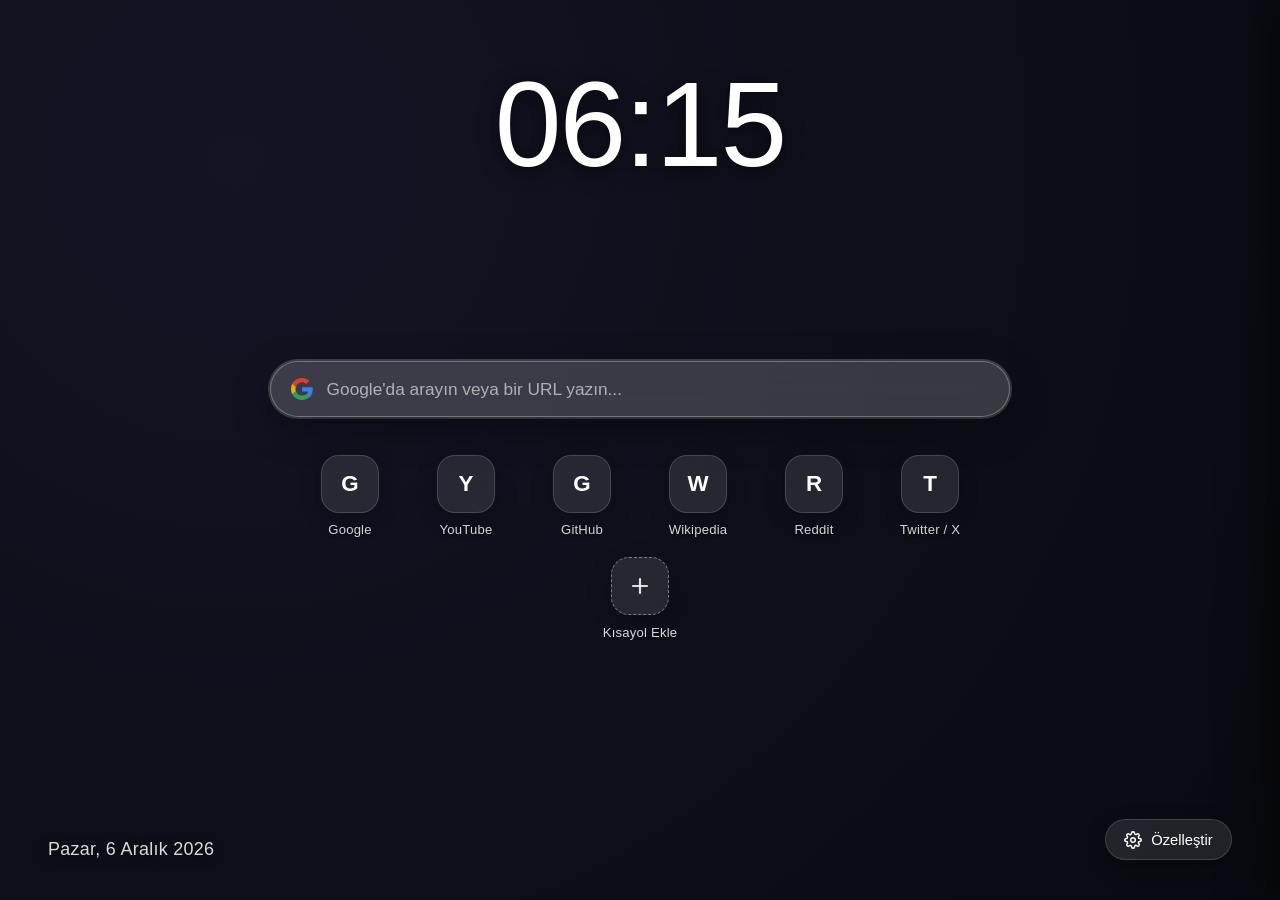
==== commit b4299301: "Add files via upload" ====
--- a/newtab.html
+++ b/newtab.html
@@ -4,766 +4,7 @@
   <meta charset="UTF-8" />
   <meta name="viewport" content="width=device-width, initial-scale=1.0" />
   <title>Yeni Sekme</title>
-  <style>
-    /* ==========================================================================
-       ÖZEL YENİ SEKME (NEW TAB) - TÜM STILLER
-       ========================================================================== */
-    :root {
-      --overlay-opacity: 0.35;
-      --blur-amount: 0px;
-
-      --font-family: -apple-system, BlinkMacSystemFont, "Segoe UI", Roboto, Helvetica, Arial, sans-serif;
-      
-      --glass-bg: rgba(255, 255, 255, 0.1);
-      --glass-bg-hover: rgba(255, 255, 255, 0.18);
-      --glass-border: rgba(255, 255, 255, 0.15);
-      --glass-border-hover: rgba(255, 255, 255, 0.3);
-
-      --text-main: #ffffff;
-      --text-secondary: rgba(255, 255, 255, 0.85);
-      --text-muted: rgba(255, 255, 255, 0.6);
-
-      --accent-color: #4a90e2;
-      --accent-hover: #357abd;
-      --danger-color: #ff5252;
-    }
-
-    *, *::before, *::after {
-      box-sizing: border-box;
-      margin: 0;
-      padding: 0;
-    }
-
-    body {
-      font-family: var(--font-family);
-      color: var(--text-main);
-      min-height: 100vh;
-      overflow-x: hidden;
-      background-color: #0f1015;
-      position: relative;
-      display: flex;
-      flex-direction: column;
-      justify-content: space-between;
-      padding: 2.5rem 3rem;
-      user-select: none;
-    }
-
-    /* Arka Plan Katmanları */
-    .bg-layer {
-      position: fixed;
-      inset: -20px;
-      z-index: -2;
-      background-size: cover;
-      background-position: center;
-      background-repeat: no-repeat;
-      filter: blur(var(--blur-amount));
-      transform: scale(1.03);
-      transition: background-image 0.5s ease, filter 0.3s ease;
-    }
-
-    .bg-overlay {
-      position: fixed;
-      inset: 0;
-      z-index: -1;
-      background-color: rgba(0, 0, 0, var(--overlay-opacity));
-      transition: background-color 0.2s ease;
-      pointer-events: none;
-    }
-
-    /* Üst Bölüm: Saat */
-    .top-section {
-      display: flex;
-      flex-direction: column;
-      align-items: center;
-      justify-content: center;
-      padding-top: 1.5rem;
-      text-align: center;
-    }
-
-    .clock-container {
-      display: flex;
-      align-items: baseline;
-      justify-content: center;
-      color: var(--text-main);
-      text-shadow: 0 4px 20px rgba(0, 0, 0, 0.6), 0 1px 3px rgba(0, 0, 0, 0.4);
-    }
-
-    .clock-time {
-      font-size: clamp(4.5rem, 10vw, 7.5rem);
-      font-weight: 200;
-      letter-spacing: -2px;
-      line-height: 1;
-      font-variant-numeric: tabular-nums;
-    }
-
-    .clock-seconds {
-      font-size: clamp(1.8rem, 3.5vw, 2.5rem);
-      font-weight: 300;
-      opacity: 0.75;
-      margin-left: 0.25rem;
-      font-variant-numeric: tabular-nums;
-    }
-
-    .clock-period {
-      font-size: clamp(1.4rem, 2.5vw, 1.8rem);
-      font-weight: 400;
-      opacity: 0.75;
-      margin-left: 0.6rem;
-      text-transform: uppercase;
-    }
-
-    /* Orta Bölüm: Arama ve Hızlı Erişim */
-    .center-section {
-      display: flex;
-      flex-direction: column;
-      align-items: center;
-      width: 100%;
-      max-width: 740px;
-      margin: 1.5rem auto;
-    }
-
-    /* Arama Çubuğu */
-    .search-container {
-      width: 100%;
-      margin-bottom: 2.2rem;
-    }
-
-    .search-form {
-      width: 100%;
-    }
-
-    .search-box {
-      display: flex;
-      align-items: center;
-      width: 100%;
-      height: 56px;
-      padding: 0 1.25rem;
-      background: var(--glass-bg);
-      backdrop-filter: blur(20px);
-      -webkit-backdrop-filter: blur(20px);
-      border: 1px solid var(--glass-border);
-      border-radius: 28px;
-      box-shadow: 0 8px 32px rgba(0, 0, 0, 0.25), inset 0 1px 0 rgba(255, 255, 255, 0.15);
-      transition: all 0.3s cubic-bezier(0.16, 1, 0.3, 1);
-    }
-
-    .search-box:hover,
-    .search-box:focus-within {
-      background: var(--glass-bg-hover);
-      border-color: var(--glass-border-hover);
-      box-shadow: 0 12px 36px rgba(0, 0, 0, 0.35), 0 0 0 2px rgba(255, 255, 255, 0.2);
-      transform: translateY(-2px);
-    }
-
-    .search-icon-wrapper {
-      display: flex;
-      align-items: center;
-      justify-content: center;
-      margin-right: 0.85rem;
-      opacity: 0.9;
-      flex-shrink: 0;
-    }
-
-    .google-icon {
-      width: 22px;
-      height: 22px;
-      display: block;
-    }
-
-    .search-input {
-      flex: 1;
-      background: transparent;
-      border: none;
-      outline: none;
-      font-family: inherit;
-      font-size: 1.08rem;
-      color: var(--text-main);
-      user-select: text;
-    }
-
-    .search-input::placeholder {
-      color: var(--text-muted);
-      font-weight: 300;
-    }
-
-    .search-clear-btn {
-      background: transparent;
-      border: none;
-      color: var(--text-muted);
-      cursor: pointer;
-      display: none;
-      align-items: center;
-      justify-content: center;
-      padding: 6px;
-      border-radius: 50%;
-      transition: all 0.2s;
-      flex-shrink: 0;
-    }
-
-    .search-clear-btn.visible {
-      display: flex;
-    }
-
-    .search-clear-btn:hover {
-      color: var(--text-main);
-      background: rgba(255, 255, 255, 0.15);
-    }
-
-    /* Kısayollar */
-    .shortcuts-container {
-      width: 100%;
-    }
-
-    .shortcuts-grid {
-      display: flex;
-      flex-wrap: wrap;
-      justify-content: center;
-      gap: 1.25rem;
-      width: 100%;
-    }
-
-    .shortcut-tile {
-      position: relative;
-      width: 96px;
-      display: flex;
-      flex-direction: column;
-      align-items: center;
-      background: transparent;
-      border: none;
-      cursor: pointer;
-      transition: transform 0.25s cubic-bezier(0.16, 1, 0.3, 1);
-      text-decoration: none;
-    }
-
-    .shortcut-tile:hover {
-      transform: translateY(-4px);
-    }
-
-    .shortcut-link {
-      display: flex;
-      flex-direction: column;
-      align-items: center;
-      text-decoration: none;
-      color: var(--text-main);
-      width: 100%;
-    }
-
-    .shortcut-icon-wrapper {
-      width: 58px;
-      height: 58px;
-      border-radius: 18px;
-      background: var(--glass-bg);
-      backdrop-filter: blur(16px);
-      -webkit-backdrop-filter: blur(16px);
-      border: 1px solid var(--glass-border);
-      box-shadow: 0 6px 20px rgba(0, 0, 0, 0.25);
-      display: flex;
-      align-items: center;
-      justify-content: center;
-      margin-bottom: 0.6rem;
-      transition: all 0.25s ease;
-      overflow: hidden;
-    }
-
-    .shortcut-tile:hover .shortcut-icon-wrapper {
-      background: var(--glass-bg-hover);
-      border-color: var(--glass-border-hover);
-      box-shadow: 0 8px 25px rgba(0, 0, 0, 0.35);
-    }
-
-    .shortcut-favicon {
-      width: 28px;
-      height: 28px;
-      object-fit: contain;
-      border-radius: 4px;
-    }
-
-    .shortcut-fallback-badge {
-      font-size: 1.4rem;
-      font-weight: 600;
-      color: var(--text-main);
-    }
-
-    .shortcut-title {
-      font-size: 0.82rem;
-      color: var(--text-secondary);
-      text-align: center;
-      max-width: 90px;
-      white-space: nowrap;
-      overflow: hidden;
-      text-overflow: ellipsis;
-      text-shadow: 0 2px 6px rgba(0, 0, 0, 0.6);
-      font-weight: 400;
-      letter-spacing: 0.2px;
-    }
-
-    .shortcut-actions {
-      position: absolute;
-      top: -4px;
-      right: 6px;
-      display: none;
-      gap: 3px;
-      background: rgba(18, 20, 26, 0.92);
-      border-radius: 20px;
-      padding: 2px 4px;
-      box-shadow: 0 4px 12px rgba(0, 0, 0, 0.4);
-      border: 1px solid rgba(255, 255, 255, 0.15);
-      z-index: 10;
-    }
-
-    .shortcut-tile:hover .shortcut-actions {
-      display: flex;
-    }
-
-    .shortcut-btn {
-      background: transparent;
-      border: none;
-      color: var(--text-secondary);
-      cursor: pointer;
-      padding: 4px;
-      border-radius: 50%;
-      display: flex;
-      align-items: center;
-      justify-content: center;
-      transition: all 0.15s;
-    }
-
-    .shortcut-btn:hover {
-      color: #fff;
-      background: rgba(255, 255, 255, 0.2);
-    }
-
-    .shortcut-btn.delete-btn:hover {
-      color: var(--danger-color);
-    }
-
-    .add-shortcut-tile {
-      outline: none;
-    }
-
-    .add-icon-wrapper {
-      border: 1px dashed rgba(255, 255, 255, 0.4);
-      color: var(--text-secondary);
-    }
-
-    .add-shortcut-tile:hover .add-icon-wrapper {
-      border-style: solid;
-      color: #fff;
-      background: rgba(255, 255, 255, 0.2);
-    }
-
-    /* Alt Bölüm: Tarih & Özelleştir Butonu */
-    .bottom-section {
-      display: flex;
-      justify-content: space-between;
-      align-items: flex-end;
-      width: 100%;
-    }
-
-    .date-display {
-      font-size: 1.12rem;
-      font-weight: 400;
-      color: var(--text-secondary);
-      text-shadow: 0 2px 10px rgba(0, 0, 0, 0.6);
-      letter-spacing: 0.3px;
-    }
-
-    .customize-btn {
-      display: flex;
-      align-items: center;
-      gap: 0.55rem;
-      padding: 0.65rem 1.15rem;
-      background: var(--glass-bg);
-      backdrop-filter: blur(16px);
-      -webkit-backdrop-filter: blur(16px);
-      border: 1px solid var(--glass-border);
-      border-radius: 24px;
-      color: var(--text-main);
-      font-family: inherit;
-      font-size: 0.92rem;
-      font-weight: 500;
-      cursor: pointer;
-      box-shadow: 0 6px 20px rgba(0, 0, 0, 0.25);
-      transition: all 0.25s cubic-bezier(0.16, 1, 0.3, 1);
-    }
-
-    .customize-btn:hover {
-      background: var(--glass-bg-hover);
-      border-color: var(--glass-border-hover);
-      transform: translateY(-2px);
-      box-shadow: 0 8px 24px rgba(0, 0, 0, 0.35);
-    }
-
-    /* Özelleştirme Çekmecesi */
-    .drawer-backdrop {
-      position: fixed;
-      inset: 0;
-      background: rgba(0, 0, 0, 0.5);
-      backdrop-filter: blur(4px);
-      opacity: 0;
-      visibility: hidden;
-      transition: all 0.3s ease;
-      z-index: 99;
-    }
-
-    .drawer-backdrop.active {
-      opacity: 1;
-      visibility: visible;
-    }
-
-    .customize-drawer {
-      position: fixed;
-      top: 0;
-      right: 0;
-      width: 380px;
-      max-width: 92vw;
-      height: 100vh;
-      background: rgba(18, 20, 28, 0.88);
-      backdrop-filter: blur(30px);
-      -webkit-backdrop-filter: blur(30px);
-      border-left: 1px solid rgba(255, 255, 255, 0.12);
-      box-shadow: -10px 0 40px rgba(0, 0, 0, 0.6);
-      z-index: 100;
-      transform: translateX(100%);
-      transition: transform 0.35s cubic-bezier(0.16, 1, 0.3, 1);
-      display: flex;
-      flex-direction: column;
-    }
-
-    .customize-drawer.open {
-      transform: translateX(0);
-    }
-
-    .drawer-header {
-      display: flex;
-      justify-content: space-between;
-      align-items: center;
-      padding: 1.5rem;
-      border-bottom: 1px solid rgba(255, 255, 255, 0.08);
-    }
-
-    .drawer-header h2 {
-      font-size: 1.25rem;
-      font-weight: 600;
-      color: var(--text-main);
-    }
-
-    .close-drawer-btn {
-      background: transparent;
-      border: none;
-      color: var(--text-muted);
-      cursor: pointer;
-      padding: 6px;
-      border-radius: 50%;
-      display: flex;
-      align-items: center;
-      justify-content: center;
-      transition: all 0.2s;
-    }
-
-    .close-drawer-btn:hover {
-      color: var(--text-main);
-      background: rgba(255, 255, 255, 0.1);
-    }
-
-    .drawer-body {
-      flex: 1;
-      overflow-y: auto;
-      padding: 1.5rem;
-      display: flex;
-      flex-direction: column;
-      gap: 1.8rem;
-    }
-
-    .drawer-section {
-      display: flex;
-      flex-direction: column;
-      gap: 0.85rem;
-    }
-
-    .drawer-section h3 {
-      font-size: 0.95rem;
-      font-weight: 600;
-      color: var(--text-secondary);
-      text-transform: uppercase;
-      letter-spacing: 0.8px;
-    }
-
-    .upload-drop-zone {
-      display: flex;
-      flex-direction: column;
-      align-items: center;
-      justify-content: center;
-      gap: 0.5rem;
-      padding: 1.6rem 1rem;
-      border: 2px dashed rgba(255, 255, 255, 0.2);
-      border-radius: 16px;
-      background: rgba(255, 255, 255, 0.03);
-      cursor: pointer;
-      text-align: center;
-      transition: all 0.2s ease;
-    }
-
-    .upload-drop-zone:hover,
-    .upload-drop-zone.dragover {
-      border-color: var(--accent-color);
-      background: rgba(74, 144, 226, 0.08);
-    }
-
-    .upload-drop-zone svg {
-      color: var(--text-secondary);
-    }
-
-    .upload-text {
-      font-size: 0.88rem;
-      color: var(--text-secondary);
-    }
-
-    .upload-hint {
-      font-size: 0.75rem;
-      color: var(--text-muted);
-    }
-
-    .danger-btn-outline {
-      padding: 0.55rem 1rem;
-      background: transparent;
-      border: 1px solid rgba(255, 82, 82, 0.4);
-      color: #ff7b7b;
-      border-radius: 10px;
-      font-size: 0.84rem;
-      cursor: pointer;
-      transition: all 0.2s;
-    }
-
-    .danger-btn-outline:hover {
-      background: rgba(255, 82, 82, 0.15);
-      border-color: var(--danger-color);
-    }
-
-    .preset-list {
-      display: grid;
-      grid-template-columns: repeat(3, 1fr);
-      gap: 0.75rem;
-    }
-
-    .preset-item-btn {
-      height: 52px;
-      border-radius: 12px;
-      border: 2px solid transparent;
-      cursor: pointer;
-      transition: all 0.2s ease;
-      box-shadow: 0 4px 12px rgba(0, 0, 0, 0.2);
-    }
-
-    .preset-item-btn:hover {
-      transform: scale(1.04);
-    }
-
-    .preset-item-btn.active {
-      border-color: #fff;
-      box-shadow: 0 0 0 2px var(--accent-color);
-    }
-
-    .setting-item {
-      display: flex;
-      flex-direction: column;
-      gap: 0.4rem;
-      margin-bottom: 0.5rem;
-    }
-
-    .setting-label-row {
-      display: flex;
-      justify-content: space-between;
-      font-size: 0.88rem;
-      color: var(--text-secondary);
-    }
-
-    input[type="range"] {
-      width: 100%;
-      accent-color: var(--accent-color);
-      height: 6px;
-      border-radius: 3px;
-      background: rgba(255, 255, 255, 0.15);
-      outline: none;
-      cursor: pointer;
-    }
-
-    .toggle-item {
-      display: flex;
-      justify-content: space-between;
-      align-items: center;
-      font-size: 0.88rem;
-      color: var(--text-secondary);
-      cursor: pointer;
-      margin-bottom: 0.4rem;
-    }
-
-    .switch {
-      position: relative;
-      display: inline-block;
-      width: 44px;
-      height: 24px;
-    }
-
-    .switch input {
-      opacity: 0;
-      width: 0;
-      height: 0;
-    }
-
-    .slider-round {
-      position: absolute;
-      cursor: pointer;
-      inset: 0;
-      background-color: rgba(255, 255, 255, 0.2);
-      transition: 0.3s;
-      border-radius: 24px;
-    }
-
-    .slider-round::before {
-      position: absolute;
-      content: "";
-      height: 18px;
-      width: 18px;
-      left: 3px;
-      bottom: 3px;
-      background-color: white;
-      transition: 0.3s;
-      border-radius: 50%;
-    }
-
-    input:checked + .slider-round {
-      background-color: var(--accent-color);
-    }
-
-    input:checked + .slider-round::before {
-      transform: translateX(20px);
-    }
-
-    /* Modal / Dialog */
-    dialog {
-      border: none;
-      background: transparent;
-      padding: 0;
-      margin: auto;
-      max-width: 90vw;
-      width: 420px;
-    }
-
-    dialog::backdrop {
-      background: rgba(0, 0, 0, 0.65);
-      backdrop-filter: blur(6px);
-    }
-
-    .dialog-card {
-      background: rgba(24, 27, 36, 0.95);
-      backdrop-filter: blur(24px);
-      -webkit-backdrop-filter: blur(24px);
-      border: 1px solid rgba(255, 255, 255, 0.14);
-      border-radius: 20px;
-      padding: 1.8rem;
-      box-shadow: 0 20px 50px rgba(0, 0, 0, 0.6);
-      color: var(--text-main);
-      display: flex;
-      flex-direction: column;
-      gap: 1.25rem;
-    }
-
-    .dialog-card h3 {
-      font-size: 1.2rem;
-      font-weight: 600;
-    }
-
-    .form-group {
-      display: flex;
-      flex-direction: column;
-      gap: 0.45rem;
-    }
-
-    .form-group label {
-      font-size: 0.85rem;
-      color: var(--text-secondary);
-    }
-
-    .form-group input {
-      padding: 0.75rem 1rem;
-      border-radius: 12px;
-      border: 1px solid rgba(255, 255, 255, 0.15);
-      background: rgba(255, 255, 255, 0.06);
-      color: #fff;
-      font-family: inherit;
-      font-size: 0.95rem;
-      outline: none;
-      transition: all 0.2s;
-    }
-
-    .form-group input:focus {
-      border-color: var(--accent-color);
-      background: rgba(255, 255, 255, 0.1);
-      box-shadow: 0 0 0 2px rgba(74, 144, 226, 0.3);
-    }
-
-    .dialog-actions {
-      display: flex;
-      justify-content: flex-end;
-      gap: 0.75rem;
-      margin-top: 0.5rem;
-    }
-
-    .btn-secondary {
-      padding: 0.65rem 1.1rem;
-      background: rgba(255, 255, 255, 0.1);
-      border: 1px solid rgba(255, 255, 255, 0.15);
-      border-radius: 10px;
-      color: var(--text-main);
-      font-family: inherit;
-      font-size: 0.9rem;
-      cursor: pointer;
-      transition: all 0.2s;
-    }
-
-    .btn-secondary:hover {
-      background: rgba(255, 255, 255, 0.18);
-    }
-
-    .btn-primary {
-      padding: 0.65rem 1.25rem;
-      background: var(--accent-color);
-      border: none;
-      border-radius: 10px;
-      color: #fff;
-      font-family: inherit;
-      font-size: 0.9rem;
-      font-weight: 500;
-      cursor: pointer;
-      transition: all 0.2s;
-    }
-
-    .btn-primary:hover {
-      background: var(--accent-hover);
-    }
-
-    @media (max-width: 640px) {
-      body {
-        padding: 1.5rem;
-      }
-      .shortcuts-grid {
-        gap: 0.75rem;
-      }
-      .shortcut-tile {
-        width: 80px;
-      }
-      .shortcut-icon-wrapper {
-        width: 50px;
-        height: 50px;
-      }
-      .bottom-section {
-        flex-direction: column-reverse;
-        align-items: center;
-        gap: 1rem;
-      }
-    }
-  </style>
+  <link rel="stylesheet" href="css/style.css" />
 </head>
 <body>
 
@@ -784,7 +25,7 @@
   <main class="center-section">
     <!-- Google Arama Çubuğu -->
     <div class="search-container">
-      <form id="search-form" class="search-form" autocomplete="off">
+      <form id="search-form" class="search-form" action="https://www.google.com/search" method="GET" autocomplete="off">
         <div class="search-box">
           <div class="search-icon-wrapper" aria-hidden="true">
             <svg class="google-icon" viewBox="0 0 24 24">
@@ -796,6 +37,7 @@
           </div>
           <input
             type="text"
+            name="q"
             id="search-input"
             class="search-input"
             placeholder="Google'da arayın veya bir URL yazın..."
@@ -815,7 +57,9 @@
 
     <!-- Hızlı Erişim Linkleri Izgarası -->
     <section class="shortcuts-container" aria-label="Hızlı Erişim Linkleri">
-      <div id="shortcuts-grid" class="shortcuts-grid"></div>
+      <div id="shortcuts-grid" class="shortcuts-grid">
+        <!-- JS tarafından doldurulacak -->
+      </div>
     </section>
   </main>
 
@@ -835,7 +79,7 @@
     </div>
   </footer>
 
-  <!-- Özelleştirme Çekmecesi -->
+  <!-- Özelleştirme Çekmecesi (Drawer) -->
   <div id="drawer-backdrop" class="drawer-backdrop" aria-hidden="true"></div>
   <aside id="customize-drawer" class="customize-drawer" aria-label="Özelleştirme Paneli">
     <div class="drawer-header">
@@ -868,7 +112,9 @@
       <!-- Hazır Arka Plan Gradyanları -->
       <section class="drawer-section">
         <h3>Hazır Temalar</h3>
-        <div id="preset-list" class="preset-list"></div>
+        <div id="preset-list" class="preset-list">
+          <!-- JS ile doldurulacak -->
+        </div>
       </section>
 
       <!-- Görünüm İnce Ayarları -->
@@ -945,683 +191,7 @@
     </div>
   </dialog>
 
-  <!-- ==========================================================================
-       TÜM JAVASCRIPT KODLARI (TEK DOSYA)
-       ========================================================================== -->
-  <script>
-    (function () {
-      'use strict';
-
-      /* --- VERİ DEPOLAMA VE AYARLAR --- */
-      const DB_NAME = 'CustomNewTabDB';
-      const DB_VERSION = 1;
-      const STORE_NAME = 'wallpapers';
-      const WALLPAPER_KEY = 'active_wallpaper';
-
-      const DEFAULT_SHORTCUTS = [
-        { id: '1', title: 'Google', url: 'https://www.google.com' },
-        { id: '2', title: 'YouTube', url: 'https://www.youtube.com' },
-        { id: '3', title: 'GitHub', url: 'https://github.com' },
-        { id: '4', title: 'Wikipedia', url: 'https://tr.wikipedia.org' },
-        { id: '5', title: 'Reddit', url: 'https://www.reddit.com' },
-        { id: '6', title: 'Twitter / X', url: 'https://x.com' }
-      ];
-
-      const DEFAULT_SETTINGS = {
-        clockFormat24: true,
-        showSeconds: false,
-        overlayOpacity: 0.35,
-        blurAmount: 0,
-        wallpaperType: 'preset',
-        gradientIndex: 0
-      };
-
-      const PRESET_BACKGROUNDS = [
-        { name: 'Gece Gökyüzü', background: 'radial-gradient(circle at 20% 20%, #1e1e38 0%, #0d0f18 100%)' },
-        { name: 'Kozmik Mor', background: 'linear-gradient(135deg, #1f0036 0%, #120c1f 50%, #080312 100%)' },
-        { name: 'Derin Okyanus', background: 'linear-gradient(135deg, #09203f 0%, #537895 100%)' },
-        { name: 'Gün Batımı Işıltısı', background: 'linear-gradient(135deg, #2b1055 0%, #7597de 100%)' },
-        { name: 'Zümrüt Yeşili', background: 'linear-gradient(135deg, #0b2b1a 0%, #16422b 50%, #08140c 100%)' },
-        { name: 'Koyu Minimal', background: 'linear-gradient(135deg, #121316 0%, #1a1c23 100%)' }
-      ];
-
-      function openDB() {
-        return new Promise((resolve, reject) => {
-          const request = indexedDB.open(DB_NAME, DB_VERSION);
-          request.onupgradeneeded = (event) => {
-            const db = event.target.result;
-            if (!db.objectStoreNames.contains(STORE_NAME)) {
-              db.createObjectStore(STORE_NAME);
-            }
-          };
-          request.onsuccess = () => resolve(request.result);
-          request.onerror = () => reject(request.error);
-        });
-      }
-
-      async function saveWallpaperToDB(imageData) {
-        try {
-          const db = await openDB();
-          return new Promise((resolve, reject) => {
-            const tx = db.transaction(STORE_NAME, 'readwrite');
-            const store = tx.objectStore(STORE_NAME);
-            const req = store.put(imageData, WALLPAPER_KEY);
-            req.onsuccess = () => resolve(true);
-            req.onerror = () => reject(req.error);
-          });
-        } catch (err) {
-          console.error('IndexedDB kayıt hatası:', err);
-        }
-      }
-
-      async function getWallpaperFromDB() {
-        try {
-          const db = await openDB();
-          return new Promise((resolve, reject) => {
-            const tx = db.transaction(STORE_NAME, 'readonly');
-            const store = tx.objectStore(STORE_NAME);
-            const req = store.get(WALLPAPER_KEY);
-            req.onsuccess = () => resolve(req.result || null);
-            req.onerror = () => reject(req.error);
-          });
-        } catch (err) {
-          return null;
-        }
-      }
-
-      async function removeWallpaperFromDB() {
-        try {
-          const db = await openDB();
-          return new Promise((resolve, reject) => {
-            const tx = db.transaction(STORE_NAME, 'readwrite');
-            const store = tx.objectStore(STORE_NAME);
-            const req = store.delete(WALLPAPER_KEY);
-            req.onsuccess = () => resolve(true);
-            req.onerror = () => reject(req.error);
-          });
-        } catch (err) {
-          console.error('IndexedDB silme hatası:', err);
-        }
-      }
-
-      const isChromeStorage = typeof chrome !== 'undefined' && chrome.storage && chrome.storage.local;
-
-      async function getSettings() {
-        if (isChromeStorage) {
-          return new Promise((resolve) => {
-            chrome.storage.local.get(['settings'], (res) => {
-              resolve({ ...DEFAULT_SETTINGS, ...(res.settings || {}) });
-            });
-          });
-        } else {
-          try {
-            const raw = localStorage.getItem('tab_settings');
-            return raw ? { ...DEFAULT_SETTINGS, ...JSON.parse(raw) } : { ...DEFAULT_SETTINGS };
-          } catch (e) {
-            return { ...DEFAULT_SETTINGS };
-          }
-        }
-      }
-
-      async function saveSettings(newSettings) {
-        const current = await getSettings();
-        const updated = { ...current, ...newSettings };
-        if (isChromeStorage) {
-          return new Promise((resolve) => {
-            chrome.storage.local.set({ settings: updated }, () => resolve(updated));
-          });
-        } else {
-          localStorage.setItem('tab_settings', JSON.stringify(updated));
-          return updated;
-        }
-      }
-
-      async function getShortcuts() {
-        if (isChromeStorage) {
-          return new Promise((resolve) => {
-            chrome.storage.local.get(['shortcuts'], (res) => {
-              resolve(res.shortcuts || DEFAULT_SHORTCUTS);
-            });
-          });
-        } else {
-          try {
-            const raw = localStorage.getItem('tab_shortcuts');
-            return raw ? JSON.parse(raw) : DEFAULT_SHORTCUTS;
-          } catch (e) {
-            return DEFAULT_SHORTCUTS;
-          }
-        }
-      }
-
-      async function saveShortcuts(shortcuts) {
-        if (isChromeStorage) {
-          return new Promise((resolve) => {
-            chrome.storage.local.set({ shortcuts }, () => resolve(shortcuts));
-          });
-        } else {
-          localStorage.setItem('tab_shortcuts', JSON.stringify(shortcuts));
-          return shortcuts;
-        }
-      }
-
-      /* --- DOM ELEMANLARI --- */
-      const clockTimeEl = document.getElementById('clock-time');
-      const clockSecondsEl = document.getElementById('clock-seconds');
-      const clockPeriodEl = document.getElementById('clock-period');
-      const dateDisplayEl = document.getElementById('date-display');
-      const searchForm = document.getElementById('search-form');
-      const searchInput = document.getElementById('search-input');
-      const searchClearBtn = document.getElementById('search-clear-btn');
-
-      const shortcutsGrid = document.getElementById('shortcuts-grid');
-      const shortcutDialog = document.getElementById('shortcut-dialog');
-      const shortcutForm = document.getElementById('shortcut-form');
-      const shortcutTitleInput = document.getElementById('shortcut-title-input');
-      const shortcutUrlInput = document.getElementById('shortcut-url-input');
-      const dialogTitle = document.getElementById('dialog-title');
-      const cancelDialogBtn = document.getElementById('cancel-dialog-btn');
-
-      const customizeBtn = document.getElementById('customize-btn');
-      const customizeDrawer = document.getElementById('customize-drawer');
-      const closeDrawerBtn = document.getElementById('close-drawer-btn');
-      const drawerBackdrop = document.getElementById('drawer-backdrop');
-
-      const wallpaperFileInput = document.getElementById('wallpaper-file-input');
-      const dropZone = document.getElementById('upload-drop-zone');
-      const resetWallpaperBtn = document.getElementById('reset-wallpaper-btn');
-      const presetListContainer = document.getElementById('preset-list');
-
-      const opacitySlider = document.getElementById('opacity-slider');
-      const opacityValue = document.getElementById('opacity-value');
-      const blurSlider = document.getElementById('blur-slider');
-      const blurValue = document.getElementById('blur-value');
-
-      const clockFormatToggle = document.getElementById('clock-format-toggle');
-      const showSecondsToggle = document.getElementById('show-seconds-toggle');
-
-      const bgLayer = document.getElementById('bg-layer');
-
-      let currentSettings = null;
-      let shortcutsList = [];
-      let currentEditingId = null;
-
-      /* --- SAAT VE TARİH --- */
-      function updateClock() {
-        if (!currentSettings) return;
-        const now = new Date();
-        let hours = now.getHours();
-        const minutes = String(now.getMinutes()).padStart(2, '0');
-        const seconds = String(now.getSeconds()).padStart(2, '0');
-
-        let period = '';
-        if (!currentSettings.clockFormat24) {
-          period = hours >= 12 ? 'PM' : 'AM';
-          hours = hours % 12 || 12;
-        }
-
-        const hoursStr = String(hours).padStart(2, '0');
-
-        if (clockTimeEl) clockTimeEl.textContent = `${hoursStr}:${minutes}`;
-        if (clockSecondsEl) {
-          if (currentSettings.showSeconds) {
-            clockSecondsEl.textContent = `:${seconds}`;
-            clockSecondsEl.style.display = 'inline';
-          } else {
-            clockSecondsEl.style.display = 'none';
-          }
-        }
-        if (clockPeriodEl) {
-          if (!currentSettings.clockFormat24) {
-            clockPeriodEl.textContent = ` ${period}`;
-            clockPeriodEl.style.display = 'inline';
-          } else {
-            clockPeriodEl.style.display = 'none';
-          }
-        }
-      }
-
-      function updateDate() {
-        if (!dateDisplayEl) return;
-        const now = new Date();
-        const options = { weekday: 'long', day: 'numeric', month: 'long', year: 'numeric' };
-        const formattedDate = new Intl.DateTimeFormat('tr-TR', options).format(now);
-        dateDisplayEl.textContent = formattedDate.charAt(0).toUpperCase() + formattedDate.slice(1);
-      }
-
-      /* --- GOOGLE ARAMA --- */
-      function handleSearch(e) {
-        e.preventDefault();
-        const query = searchInput.value.trim();
-        if (!query) return;
-
-        const isUrl = /^(https?:\/\/)?([\da-z.-]+)\.([a-z.]{2,6})([/\w .-]*)*\/?$/i.test(query) && !query.includes(' ');
-        if (isUrl) {
-          const targetUrl = /^https?:\/\//i.test(query) ? query : `https://${query}`;
-          window.location.href = targetUrl;
-          return;
-        }
-        window.location.href = `https://www.google.com/search?q=${encodeURIComponent(query)}`;
-      }
-
-      function updateSearchClearButton() {
-        if (!searchClearBtn || !searchInput) return;
-        if (searchInput.value.length > 0) {
-          searchClearBtn.classList.add('visible');
-        } else {
-          searchClearBtn.classList.remove('visible');
-        }
-      }
-
-      /* --- KISAYOLLAR --- */
-      function normalizeUrl(url) {
-        let trimmed = url.trim();
-        if (!trimmed) return '';
-        if (!/^https?:\/\//i.test(trimmed)) trimmed = 'https://' + trimmed;
-        return trimmed;
-      }
-
-      function extractTitleFromUrl(url) {
-        try {
-          const parsed = new URL(normalizeUrl(url));
-          const host = parsed.hostname.replace(/^www\./, '');
-          return host.charAt(0).toUpperCase() + host.slice(1);
-        } catch (e) {
-          return 'Yeni Link';
-        }
-      }
-
-      function getFaviconUrl(url) {
-        try {
-          const domain = new URL(normalizeUrl(url)).origin;
-          return `https://www.google.com/s2/favicons?sz=64&domain_url=${encodeURIComponent(domain)}`;
-        } catch (e) {
-          return '';
-        }
-      }
-
-      function renderShortcuts() {
-        if (!shortcutsGrid) return;
-        shortcutsGrid.innerHTML = '';
-
-        shortcutsList.forEach((shortcut) => {
-          const tile = document.createElement('div');
-          tile.className = 'shortcut-tile';
-
-          const link = document.createElement('a');
-          link.href = shortcut.url;
-          link.className = 'shortcut-link';
-
-          const iconContainer = document.createElement('div');
-          iconContainer.className = 'shortcut-icon-wrapper';
-
-          const faviconUrl = getFaviconUrl(shortcut.url);
-          const img = document.createElement('img');
-          img.src = faviconUrl;
-          img.alt = shortcut.title;
-          img.className = 'shortcut-favicon';
-          img.loading = 'lazy';
-
-          img.onerror = () => {
-            img.style.display = 'none';
-            const fallbackBadge = document.createElement('div');
-            fallbackBadge.className = 'shortcut-fallback-badge';
-            fallbackBadge.textContent = (shortcut.title || 'W').charAt(0).toUpperCase();
-            iconContainer.appendChild(fallbackBadge);
-          };
-
-          iconContainer.appendChild(img);
-
-          const title = document.createElement('span');
-          title.className = 'shortcut-title';
-          title.textContent = shortcut.title;
-          title.title = shortcut.title;
-
-          link.appendChild(iconContainer);
-          link.appendChild(title);
-          tile.appendChild(link);
-
-          // Düzenle & Sil Menüsü
-          const actions = document.createElement('div');
-          actions.className = 'shortcut-actions';
-
-          const editBtn = document.createElement('button');
-          editBtn.type = 'button';
-          editBtn.className = 'shortcut-btn';
-          editBtn.title = 'Düzenle';
-          editBtn.innerHTML = `
-            <svg width="14" height="14" viewBox="0 0 24 24" fill="none" stroke="currentColor" stroke-width="2">
-              <path d="M11 4H4a2 2 0 0 0-2 2v14a2 2 0 0 0 2 2h14a2 2 0 0 0 2-2v-7"></path>
-              <path d="M18.5 2.5a2.121 2.121 0 0 1 3 3L12 15l-4 1 1-4 9.5-9.5z"></path>
-            </svg>
-          `;
-          editBtn.addEventListener('click', (e) => {
-            e.stopPropagation();
-            openEditModal(shortcut);
-          });
-
-          const deleteBtn = document.createElement('button');
-          deleteBtn.type = 'button';
-          deleteBtn.className = 'shortcut-btn delete-btn';
-          deleteBtn.title = 'Sil';
-          deleteBtn.innerHTML = `
-            <svg width="14" height="14" viewBox="0 0 24 24" fill="none" stroke="currentColor" stroke-width="2">
-              <polyline points="3 6 5 6 21 6"></polyline>
-              <path d="M19 6v14a2 2 0 0 1-2 2H7a2 2 0 0 1-2-2V6m3 0V4a2 2 0 0 1 2-2h4a2 2 0 0 1 2 2v2"></path>
-            </svg>
-          `;
-          deleteBtn.addEventListener('click', async (e) => {
-            e.stopPropagation();
-            shortcutsList = shortcutsList.filter((s) => s.id !== shortcut.id);
-            await saveShortcuts(shortcutsList);
-            renderShortcuts();
-          });
-
-          actions.appendChild(editBtn);
-          actions.appendChild(deleteBtn);
-          tile.appendChild(actions);
-
-          shortcutsGrid.appendChild(tile);
-        });
-
-        // "+ Kısayol Ekle" Butonu
-        const addTile = document.createElement('button');
-        addTile.type = 'button';
-        addTile.className = 'shortcut-tile add-shortcut-tile';
-        addTile.title = 'Yeni Kısayol Ekle';
-        addTile.innerHTML = `
-          <div class="shortcut-icon-wrapper add-icon-wrapper">
-            <svg width="24" height="24" viewBox="0 0 24 24" fill="none" stroke="currentColor" stroke-width="2.2" stroke-linecap="round">
-              <line x1="12" y1="5" x2="12" y2="19"></line>
-              <line x1="5" y1="12" x2="19" y2="12"></line>
-            </svg>
-          </div>
-          <span class="shortcut-title">Kısayol Ekle</span>
-        `;
-        addTile.addEventListener('click', openAddModal);
-        shortcutsGrid.appendChild(addTile);
-      }
-
-      function openAddModal() {
-        currentEditingId = null;
-        dialogTitle.textContent = 'Yeni Kısayol Ekle';
-        shortcutTitleInput.value = '';
-        shortcutUrlInput.value = '';
-        if (typeof shortcutDialog.showModal === 'function') shortcutDialog.showModal();
-        else shortcutDialog.setAttribute('open', '');
-        shortcutUrlInput.focus();
-      }
-
-      function openEditModal(shortcut) {
-        currentEditingId = shortcut.id;
-        dialogTitle.textContent = 'Kısayolu Düzenle';
-        shortcutTitleInput.value = shortcut.title;
-        shortcutUrlInput.value = shortcut.url;
-        if (typeof shortcutDialog.showModal === 'function') shortcutDialog.showModal();
-        else shortcutDialog.setAttribute('open', '');
-        shortcutTitleInput.focus();
-      }
-
-      function closeModal() {
-        if (typeof shortcutDialog.close === 'function') shortcutDialog.close();
-        else shortcutDialog.removeAttribute('open');
-        currentEditingId = null;
-      }
-
-      async function handleShortcutSubmit(e) {
-        e.preventDefault();
-        let url = shortcutUrlInput.value.trim();
-        if (!url) return;
-
-        url = normalizeUrl(url);
-        let title = shortcutTitleInput.value.trim() || extractTitleFromUrl(url);
-
-        if (currentEditingId) {
-          shortcutsList = shortcutsList.map((s) => (s.id === currentEditingId ? { ...s, title, url } : s));
-        } else {
-          shortcutsList.push({ id: Date.now().toString(), title, url });
-        }
-
-        await saveShortcuts(shortcutsList);
-        renderShortcuts();
-        closeModal();
-      }
-
-      /* --- ARKA PLAN VE ÖZELLEŞTİRME --- */
-      async function applyBackground() {
-        if (!currentSettings) currentSettings = await getSettings();
-
-        document.documentElement.style.setProperty('--overlay-opacity', currentSettings.overlayOpacity);
-        document.documentElement.style.setProperty('--blur-amount', `${currentSettings.blurAmount}px`);
-
-        if (currentSettings.wallpaperType === 'custom') {
-          const customImgData = await getWallpaperFromDB();
-          if (customImgData) {
-            bgLayer.style.backgroundImage = `url(${customImgData})`;
-            bgLayer.style.backgroundSize = 'cover';
-            bgLayer.style.backgroundPosition = 'center';
-            return;
-          }
-        }
-
-        const preset = PRESET_BACKGROUNDS[currentSettings.gradientIndex] || PRESET_BACKGROUNDS[0];
-        bgLayer.style.backgroundImage = preset.background;
-      }
-
-      function processImageFile(file) {
-        if (!file || !file.type.startsWith('image/')) {
-          alert('Lütfen geçerli bir resim dosyası seçin.');
-          return;
-        }
-
-        const reader = new FileReader();
-        reader.onload = async (e) => {
-          const dataUrl = e.target.result;
-          await saveWallpaperToDB(dataUrl);
-          currentSettings.wallpaperType = 'custom';
-          await saveSettings({ wallpaperType: 'custom' });
-          await applyBackground();
-          highlightActivePreset(-1);
-        };
-        reader.readAsDataURL(file);
-      }
-
-      function renderPresets() {
-        if (!presetListContainer) return;
-        presetListContainer.innerHTML = '';
-
-        PRESET_BACKGROUNDS.forEach((preset, index) => {
-          const btn = document.createElement('button');
-          btn.type = 'button';
-          btn.className = 'preset-item-btn';
-          btn.title = preset.name;
-          btn.style.background = preset.background;
-
-          if (currentSettings.wallpaperType === 'preset' && currentSettings.gradientIndex === index) {
-            btn.classList.add('active');
-          }
-
-          btn.addEventListener('click', async () => {
-            currentSettings.wallpaperType = 'preset';
-            currentSettings.gradientIndex = index;
-            await saveSettings({ wallpaperType: 'preset', gradientIndex: index });
-            await applyBackground();
-            highlightActivePreset(index);
-          });
-
-          presetListContainer.appendChild(btn);
-        });
-      }
-
-      function highlightActivePreset(index) {
-        const buttons = presetListContainer.querySelectorAll('.preset-item-btn');
-        buttons.forEach((btn, i) => {
-          if (i === index) btn.classList.add('active');
-          else btn.classList.remove('active');
-        });
-      }
-
-      function openDrawer() {
-        customizeDrawer.classList.add('open');
-        drawerBackdrop.classList.add('active');
-      }
-
-      function closeDrawer() {
-        customizeDrawer.classList.remove('open');
-        drawerBackdrop.classList.remove('active');
-      }
-
-      /* --- BAŞLATMA --- */
-      async function init() {
-        currentSettings = await getSettings();
-        shortcutsList = await getShortcuts();
-
-        updateClock();
-        updateDate();
-        setInterval(updateClock, 1000);
-        setInterval(updateDate, 3600000);
-
-        // Arama Olayları
-        if (searchForm) searchForm.addEventListener('submit', handleSearch);
-        if (searchInput) {
-          searchInput.addEventListener('input', updateSearchClearButton);
-          searchInput.focus();
-        }
-        if (searchClearBtn) {
-          searchClearBtn.addEventListener('click', () => {
-            searchInput.value = '';
-            updateSearchClearButton();
-            searchInput.focus();
-          });
-        }
-
-        // Kısayol Olayları
-        renderShortcuts();
-        if (shortcutForm) shortcutForm.addEventListener('submit', handleShortcutSubmit);
-        if (cancelDialogBtn) cancelDialogBtn.addEventListener('click', closeModal);
-        if (shortcutDialog) {
-          shortcutDialog.addEventListener('click', (e) => {
-            const rect = shortcutDialog.getBoundingClientRect();
-            if (e.clientY < rect.top || e.clientY > rect.bottom || e.clientX < rect.left || e.clientX > rect.right) {
-              closeModal();
-            }
-          });
-        }
-
-        // Özelleştirme Kontrolleri
-        if (opacitySlider) {
-          opacitySlider.value = Math.round(currentSettings.overlayOpacity * 100);
-          opacityValue.textContent = `${opacitySlider.value}%`;
-          opacitySlider.addEventListener('input', (e) => {
-            const val = parseInt(e.target.value, 10) / 100;
-            opacityValue.textContent = `${e.target.value}%`;
-            document.documentElement.style.setProperty('--overlay-opacity', val);
-          });
-          opacitySlider.addEventListener('change', async (e) => {
-            const val = parseInt(e.target.value, 10) / 100;
-            currentSettings.overlayOpacity = val;
-            await saveSettings({ overlayOpacity: val });
-          });
-        }
-
-        if (blurSlider) {
-          blurSlider.value = currentSettings.blurAmount;
-          blurValue.textContent = `${blurSlider.value}px`;
-          blurSlider.addEventListener('input', (e) => {
-            const val = parseInt(e.target.value, 10);
-            blurValue.textContent = `${val}px`;
-            document.documentElement.style.setProperty('--blur-amount', `${val}px`);
-          });
-          blurSlider.addEventListener('change', async (e) => {
-            const val = parseInt(e.target.value, 10);
-            currentSettings.blurAmount = val;
-            await saveSettings({ blurAmount: val });
-          });
-        }
-
-        if (clockFormatToggle) {
-          clockFormatToggle.checked = currentSettings.clockFormat24;
-          clockFormatToggle.addEventListener('change', async (e) => {
-            currentSettings.clockFormat24 = e.target.checked;
-            await saveSettings({ clockFormat24: e.target.checked });
-            updateClock();
-          });
-        }
-
-        if (showSecondsToggle) {
-          showSecondsToggle.checked = currentSettings.showSeconds;
-          showSecondsToggle.addEventListener('change', async (e) => {
-            currentSettings.showSeconds = e.target.checked;
-            await saveSettings({ showSeconds: e.target.checked });
-            updateClock();
-          });
-        }
-
-        // Arka Plan Yükleme & Sürükle Bırak
-        if (wallpaperFileInput) {
-          wallpaperFileInput.addEventListener('change', (e) => {
-            if (e.target.files && e.target.files[0]) processImageFile(e.target.files[0]);
-          });
-        }
-
-        if (dropZone) {
-          dropZone.addEventListener('click', () => wallpaperFileInput.click());
-          ['dragenter', 'dragover'].forEach((evt) => {
-            dropZone.addEventListener(evt, (e) => {
-              e.preventDefault();
-              dropZone.classList.add('dragover');
-            });
-          });
-          ['dragleave', 'drop'].forEach((evt) => {
-            dropZone.addEventListener(evt, (e) => {
-              e.preventDefault();
-              dropZone.classList.remove('dragover');
-            });
-          });
-          dropZone.addEventListener('drop', (e) => {
-            if (e.dataTransfer.files && e.dataTransfer.files[0]) {
-              processImageFile(e.dataTransfer.files[0]);
-            }
-          });
-        }
-
-        if (resetWallpaperBtn) {
-          resetWallpaperBtn.addEventListener('click', async () => {
-            await removeWallpaperFromDB();
-            currentSettings.wallpaperType = 'preset';
-            currentSettings.gradientIndex = 0;
-            await saveSettings({ wallpaperType: 'preset', gradientIndex: 0 });
-            await applyBackground();
-            highlightActivePreset(0);
-          });
-        }
-
-        // Çekmece Aç/Kapa
-        if (customizeBtn) customizeBtn.addEventListener('click', openDrawer);
-        if (closeDrawerBtn) closeDrawerBtn.addEventListener('click', closeDrawer);
-        if (drawerBackdrop) drawerBackdrop.addEventListener('click', closeDrawer);
-
-        // Kısayollar Tuşları
-        window.addEventListener('keydown', (e) => {
-          if (e.key === 'Escape') {
-            closeDrawer();
-            closeModal();
-          }
-          if (e.key === '/' && document.activeElement.tagName !== 'INPUT' && document.activeElement.tagName !== 'TEXTAREA') {
-            e.preventDefault();
-            searchInput.focus();
-          }
-        });
-
-        renderPresets();
-        await applyBackground();
-      }
-
-      if (document.readyState === 'loading') {
-        document.addEventListener('DOMContentLoaded', init);
-      } else {
-        init();
-      }
-    })();
-  </script>
+  <!-- JavaScript Giriş Noktası -->
+  <script src="js/app.js"></script>
 </body>
 </html>
--- a/css/style.css
+++ b/css/style.css
@@ -0,0 +1,786 @@
+/* ==========================================================================
+   ÖZEL YENİ SEKME (NEW TAB) - STİL SAYFASI
+   Glassmorphism, Modern Tipografi ve Akıcı Geçişler
+   ========================================================================== */
+
+:root {
+  --overlay-opacity: 0.35;
+  --blur-amount: 0px;
+
+  --font-family: -apple-system, BlinkMacSystemFont, "Segoe UI", Roboto, Helvetica, Arial, sans-serif;
+  
+  --glass-bg: rgba(255, 255, 255, 0.1);
+  --glass-bg-hover: rgba(255, 255, 255, 0.18);
+  --glass-border: rgba(255, 255, 255, 0.15);
+  --glass-border-hover: rgba(255, 255, 255, 0.3);
+
+  --text-main: #ffffff;
+  --text-secondary: rgba(255, 255, 255, 0.85);
+  --text-muted: rgba(255, 255, 255, 0.6);
+
+  --accent-color: #4a90e2;
+  --accent-hover: #357abd;
+  --danger-color: #ff5252;
+}
+
+*, *::before, *::after {
+  box-sizing: border-box;
+  margin: 0;
+  padding: 0;
+}
+
+body {
+  font-family: var(--font-family);
+  color: var(--text-main);
+  min-height: 100vh;
+  overflow-x: hidden;
+  background-color: #0f1015;
+  position: relative;
+  display: flex;
+  flex-direction: column;
+  justify-content: space-between;
+  padding: 2.5rem 3rem;
+  user-select: none;
+}
+
+/* ==========================================================================
+   ARKA PLAN KATMANLARI
+   ========================================================================== */
+.bg-layer {
+  position: fixed;
+  inset: -20px;
+  z-index: -2;
+  background: radial-gradient(circle at 20% 20%, #1e1e38 0%, #0d0f18 100%);
+  background-size: cover;
+  background-position: center;
+  background-repeat: no-repeat;
+  filter: blur(var(--blur-amount));
+  transform: scale(1.03);
+  transition: background 0.4s ease, filter 0.3s ease;
+}
+
+.bg-overlay {
+  position: fixed;
+  inset: 0;
+  z-index: -1;
+  background-color: rgba(0, 0, 0, var(--overlay-opacity));
+  transition: background-color 0.2s ease;
+  pointer-events: none;
+}
+
+/* ==========================================================================
+   ÜST BÖLÜM: SAAT
+   ========================================================================== */
+.top-section {
+  display: flex;
+  flex-direction: column;
+  align-items: center;
+  justify-content: center;
+  padding-top: 1.5rem;
+  text-align: center;
+}
+
+.clock-container {
+  display: flex;
+  align-items: baseline;
+  justify-content: center;
+  color: var(--text-main);
+  text-shadow: 0 4px 20px rgba(0, 0, 0, 0.6), 0 1px 3px rgba(0, 0, 0, 0.4);
+}
+
+.clock-time {
+  font-size: clamp(4.5rem, 10vw, 7.5rem);
+  font-weight: 200;
+  letter-spacing: -2px;
+  line-height: 1;
+  font-variant-numeric: tabular-nums;
+}
+
+.clock-seconds {
+  font-size: clamp(1.8rem, 3.5vw, 2.5rem);
+  font-weight: 300;
+  opacity: 0.75;
+  margin-left: 0.25rem;
+  font-variant-numeric: tabular-nums;
+}
+
+.clock-period {
+  font-size: clamp(1.4rem, 2.5vw, 1.8rem);
+  font-weight: 400;
+  opacity: 0.75;
+  margin-left: 0.6rem;
+  text-transform: uppercase;
+}
+
+/* ==========================================================================
+   ORTA BÖLÜM: ARAMA VE HIZLI ERİŞİM
+   ========================================================================== */
+.center-section {
+  display: flex;
+  flex-direction: column;
+  align-items: center;
+  width: 100%;
+  max-width: 740px;
+  margin: 1.5rem auto;
+}
+
+/* Google Arama Çubuğu */
+.search-container {
+  width: 100%;
+  margin-bottom: 2.2rem;
+}
+
+.search-form {
+  width: 100%;
+}
+
+.search-box {
+  display: flex;
+  align-items: center;
+  width: 100%;
+  height: 56px;
+  padding: 0 1.25rem;
+  background: var(--glass-bg);
+  backdrop-filter: blur(20px);
+  -webkit-backdrop-filter: blur(20px);
+  border: 1px solid var(--glass-border);
+  border-radius: 28px;
+  box-shadow: 0 8px 32px rgba(0, 0, 0, 0.25), inset 0 1px 0 rgba(255, 255, 255, 0.15);
+  transition: all 0.3s cubic-bezier(0.16, 1, 0.3, 1);
+}
+
+.search-box:hover,
+.search-box:focus-within {
+  background: var(--glass-bg-hover);
+  border-color: var(--glass-border-hover);
+  box-shadow: 0 12px 36px rgba(0, 0, 0, 0.35), 0 0 0 2px rgba(255, 255, 255, 0.2);
+  transform: translateY(-2px);
+}
+
+.search-icon-wrapper {
+  display: flex;
+  align-items: center;
+  justify-content: center;
+  margin-right: 0.85rem;
+  opacity: 0.9;
+  flex-shrink: 0;
+}
+
+.google-icon {
+  width: 22px;
+  height: 22px;
+  display: block;
+}
+
+.search-input {
+  flex: 1;
+  background: transparent;
+  border: none;
+  outline: none;
+  font-family: inherit;
+  font-size: 1.08rem;
+  color: var(--text-main);
+  user-select: text;
+}
+
+.search-input::placeholder {
+  color: var(--text-muted);
+  font-weight: 300;
+}
+
+.search-clear-btn {
+  background: transparent;
+  border: none;
+  color: var(--text-muted);
+  cursor: pointer;
+  display: none;
+  align-items: center;
+  justify-content: center;
+  padding: 6px;
+  border-radius: 50%;
+  transition: all 0.2s;
+  flex-shrink: 0;
+}
+
+.search-clear-btn.visible {
+  display: flex;
+}
+
+.search-clear-btn:hover {
+  color: var(--text-main);
+  background: rgba(255, 255, 255, 0.15);
+}
+
+/* Hızlı Erişim Linkleri Izgarası */
+.shortcuts-container {
+  width: 100%;
+}
+
+.shortcuts-grid {
+  display: flex;
+  flex-wrap: wrap;
+  justify-content: center;
+  gap: 1.25rem;
+  width: 100%;
+}
+
+.shortcut-tile {
+  position: relative;
+  width: 96px;
+  display: flex;
+  flex-direction: column;
+  align-items: center;
+  background: transparent;
+  border: none;
+  cursor: pointer;
+  transition: transform 0.25s cubic-bezier(0.16, 1, 0.3, 1);
+  text-decoration: none;
+}
+
+.shortcut-tile:hover {
+  transform: translateY(-4px);
+}
+
+.shortcut-link {
+  display: flex;
+  flex-direction: column;
+  align-items: center;
+  text-decoration: none;
+  color: var(--text-main);
+  width: 100%;
+}
+
+.shortcut-icon-wrapper {
+  width: 58px;
+  height: 58px;
+  border-radius: 18px;
+  background: var(--glass-bg);
+  backdrop-filter: blur(16px);
+  -webkit-backdrop-filter: blur(16px);
+  border: 1px solid var(--glass-border);
+  box-shadow: 0 6px 20px rgba(0, 0, 0, 0.25);
+  display: flex;
+  align-items: center;
+  justify-content: center;
+  margin-bottom: 0.6rem;
+  transition: all 0.25s ease;
+  overflow: hidden;
+}
+
+.shortcut-tile:hover .shortcut-icon-wrapper {
+  background: var(--glass-bg-hover);
+  border-color: var(--glass-border-hover);
+  box-shadow: 0 8px 25px rgba(0, 0, 0, 0.35);
+}
+
+.shortcut-favicon {
+  width: 28px;
+  height: 28px;
+  object-fit: contain;
+  border-radius: 4px;
+}
+
+.shortcut-fallback-badge {
+  font-size: 1.4rem;
+  font-weight: 600;
+  color: var(--text-main);
+}
+
+.shortcut-title {
+  font-size: 0.82rem;
+  color: var(--text-secondary);
+  text-align: center;
+  max-width: 90px;
+  white-space: nowrap;
+  overflow: hidden;
+  text-overflow: ellipsis;
+  text-shadow: 0 2px 6px rgba(0, 0, 0, 0.6);
+  font-weight: 400;
+  letter-spacing: 0.2px;
+}
+
+/* Kısayol Düzenleme / Silme Menüsü */
+.shortcut-actions {
+  position: absolute;
+  top: -4px;
+  right: 6px;
+  display: none;
+  gap: 3px;
+  background: rgba(18, 20, 26, 0.92);
+  border-radius: 20px;
+  padding: 2px 4px;
+  box-shadow: 0 4px 12px rgba(0, 0, 0, 0.4);
+  border: 1px solid rgba(255, 255, 255, 0.15);
+  z-index: 10;
+}
+
+.shortcut-tile:hover .shortcut-actions {
+  display: flex;
+}
+
+.shortcut-btn {
+  background: transparent;
+  border: none;
+  color: var(--text-secondary);
+  cursor: pointer;
+  padding: 4px;
+  border-radius: 50%;
+  display: flex;
+  align-items: center;
+  justify-content: center;
+  transition: all 0.15s;
+}
+
+.shortcut-btn:hover {
+  color: #fff;
+  background: rgba(255, 255, 255, 0.2);
+}
+
+.shortcut-btn.delete-btn:hover {
+  color: var(--danger-color);
+}
+
+/* Kısayol Ekle Buton Kutusu */
+.add-shortcut-tile {
+  outline: none;
+}
+
+.add-icon-wrapper {
+  border: 1px dashed rgba(255, 255, 255, 0.4);
+  color: var(--text-secondary);
+}
+
+.add-shortcut-tile:hover .add-icon-wrapper {
+  border-style: solid;
+  color: #fff;
+  background: rgba(255, 255, 255, 0.2);
+}
+
+/* ==========================================================================
+   ALT BÖLÜM: TARİH (SOL) VE ÖZELLEŞTİR BUTONU (SAĞ)
+   ========================================================================== */
+.bottom-section {
+  display: flex;
+  justify-content: space-between;
+  align-items: flex-end;
+  width: 100%;
+}
+
+.date-display {
+  font-size: 1.12rem;
+  font-weight: 400;
+  color: var(--text-secondary);
+  text-shadow: 0 2px 10px rgba(0, 0, 0, 0.6);
+  letter-spacing: 0.3px;
+}
+
+.customize-btn {
+  display: flex;
+  align-items: center;
+  gap: 0.55rem;
+  padding: 0.65rem 1.15rem;
+  background: var(--glass-bg);
+  backdrop-filter: blur(16px);
+  -webkit-backdrop-filter: blur(16px);
+  border: 1px solid var(--glass-border);
+  border-radius: 24px;
+  color: var(--text-main);
+  font-family: inherit;
+  font-size: 0.92rem;
+  font-weight: 500;
+  cursor: pointer;
+  box-shadow: 0 6px 20px rgba(0, 0, 0, 0.25);
+  transition: all 0.25s cubic-bezier(0.16, 1, 0.3, 1);
+}
+
+.customize-btn:hover {
+  background: var(--glass-bg-hover);
+  border-color: var(--glass-border-hover);
+  transform: translateY(-2px);
+  box-shadow: 0 8px 24px rgba(0, 0, 0, 0.35);
+}
+
+/* ==========================================================================
+   ÖZELLEŞTİRME ÇEKMECESİ (DRAWER)
+   ========================================================================== */
+.drawer-backdrop {
+  position: fixed;
+  inset: 0;
+  background: rgba(0, 0, 0, 0.5);
+  backdrop-filter: blur(4px);
+  opacity: 0;
+  visibility: hidden;
+  transition: all 0.3s ease;
+  z-index: 99;
+}
+
+.drawer-backdrop.active {
+  opacity: 1;
+  visibility: visible;
+}
+
+.customize-drawer {
+  position: fixed;
+  top: 0;
+  right: 0;
+  width: 380px;
+  max-width: 92vw;
+  height: 100vh;
+  background: rgba(18, 20, 28, 0.88);
+  backdrop-filter: blur(30px);
+  -webkit-backdrop-filter: blur(30px);
+  border-left: 1px solid rgba(255, 255, 255, 0.12);
+  box-shadow: -10px 0 40px rgba(0, 0, 0, 0.6);
+  z-index: 100;
+  transform: translateX(100%);
+  transition: transform 0.35s cubic-bezier(0.16, 1, 0.3, 1);
+  display: flex;
+  flex-direction: column;
+}
+
+.customize-drawer.open {
+  transform: translateX(0);
+}
+
+.drawer-header {
+  display: flex;
+  justify-content: space-between;
+  align-items: center;
+  padding: 1.5rem;
+  border-bottom: 1px solid rgba(255, 255, 255, 0.08);
+}
+
+.drawer-header h2 {
+  font-size: 1.25rem;
+  font-weight: 600;
+  color: var(--text-main);
+}
+
+.close-drawer-btn {
+  background: transparent;
+  border: none;
+  color: var(--text-muted);
+  cursor: pointer;
+  padding: 6px;
+  border-radius: 50%;
+  display: flex;
+  align-items: center;
+  justify-content: center;
+  transition: all 0.2s;
+}
+
+.close-drawer-btn:hover {
+  color: var(--text-main);
+  background: rgba(255, 255, 255, 0.1);
+}
+
+.drawer-body {
+  flex: 1;
+  overflow-y: auto;
+  padding: 1.5rem;
+  display: flex;
+  flex-direction: column;
+  gap: 1.8rem;
+}
+
+.drawer-section {
+  display: flex;
+  flex-direction: column;
+  gap: 0.85rem;
+}
+
+.drawer-section h3 {
+  font-size: 0.95rem;
+  font-weight: 600;
+  color: var(--text-secondary);
+  text-transform: uppercase;
+  letter-spacing: 0.8px;
+}
+
+/* Yükleme Bölgesi */
+.upload-drop-zone {
+  display: flex;
+  flex-direction: column;
+  align-items: center;
+  justify-content: center;
+  gap: 0.5rem;
+  padding: 1.6rem 1rem;
+  border: 2px dashed rgba(255, 255, 255, 0.2);
+  border-radius: 16px;
+  background: rgba(255, 255, 255, 0.03);
+  cursor: pointer;
+  text-align: center;
+  transition: all 0.2s ease;
+}
+
+.upload-drop-zone:hover,
+.upload-drop-zone.dragover {
+  border-color: var(--accent-color);
+  background: rgba(74, 144, 226, 0.08);
+}
+
+.upload-drop-zone svg {
+  color: var(--text-secondary);
+}
+
+.upload-text {
+  font-size: 0.88rem;
+  color: var(--text-secondary);
+}
+
+.upload-hint {
+  font-size: 0.75rem;
+  color: var(--text-muted);
+}
+
+.danger-btn-outline {
+  padding: 0.55rem 1rem;
+  background: transparent;
+  border: 1px solid rgba(255, 82, 82, 0.4);
+  color: #ff7b7b;
+  border-radius: 10px;
+  font-size: 0.84rem;
+  cursor: pointer;
+  transition: all 0.2s;
+}
+
+.danger-btn-outline:hover {
+  background: rgba(255, 82, 82, 0.15);
+  border-color: var(--danger-color);
+}
+
+/* Hazır Gradyan Izgarası */
+.preset-list {
+  display: grid;
+  grid-template-columns: repeat(3, 1fr);
+  gap: 0.75rem;
+}
+
+.preset-item-btn {
+  height: 52px;
+  border-radius: 12px;
+  border: 2px solid transparent;
+  cursor: pointer;
+  transition: all 0.2s ease;
+  box-shadow: 0 4px 12px rgba(0, 0, 0, 0.2);
+}
+
+.preset-item-btn:hover {
+  transform: scale(1.04);
+}
+
+.preset-item-btn.active {
+  border-color: #fff;
+  box-shadow: 0 0 0 2px var(--accent-color);
+}
+
+/* Sürgüler ve Toggle Anahtarları */
+.setting-item {
+  display: flex;
+  flex-direction: column;
+  gap: 0.4rem;
+  margin-bottom: 0.5rem;
+}
+
+.setting-label-row {
+  display: flex;
+  justify-content: space-between;
+  font-size: 0.88rem;
+  color: var(--text-secondary);
+}
+
+input[type="range"] {
+  width: 100%;
+  accent-color: var(--accent-color);
+  height: 6px;
+  border-radius: 3px;
+  background: rgba(255, 255, 255, 0.15);
+  outline: none;
+  cursor: pointer;
+}
+
+.toggle-item {
+  display: flex;
+  justify-content: space-between;
+  align-items: center;
+  font-size: 0.88rem;
+  color: var(--text-secondary);
+  cursor: pointer;
+  margin-bottom: 0.4rem;
+}
+
+/* Toggle Switch */
+.switch {
+  position: relative;
+  display: inline-block;
+  width: 44px;
+  height: 24px;
+}
+
+.switch input {
+  opacity: 0;
+  width: 0;
+  height: 0;
+}
+
+.slider-round {
+  position: absolute;
+  cursor: pointer;
+  inset: 0;
+  background-color: rgba(255, 255, 255, 0.2);
+  transition: 0.3s;
+  border-radius: 24px;
+}
+
+.slider-round::before {
+  position: absolute;
+  content: "";
+  height: 18px;
+  width: 18px;
+  left: 3px;
+  bottom: 3px;
+  background-color: white;
+  transition: 0.3s;
+  border-radius: 50%;
+}
+
+input:checked + .slider-round {
+  background-color: var(--accent-color);
+}
+
+input:checked + .slider-round::before {
+  transform: translateX(20px);
+}
+
+/* ==========================================================================
+   MODAL / DIALOG (KISAYOL EKLE & DÜZENLE)
+   ========================================================================== */
+dialog {
+  border: none;
+  background: transparent;
+  padding: 0;
+  margin: auto;
+  max-width: 90vw;
+  width: 420px;
+}
+
+dialog::backdrop {
+  background: rgba(0, 0, 0, 0.65);
+  backdrop-filter: blur(6px);
+}
+
+.dialog-card {
+  background: rgba(24, 27, 36, 0.95);
+  backdrop-filter: blur(24px);
+  -webkit-backdrop-filter: blur(24px);
+  border: 1px solid rgba(255, 255, 255, 0.14);
+  border-radius: 20px;
+  padding: 1.8rem;
+  box-shadow: 0 20px 50px rgba(0, 0, 0, 0.6);
+  color: var(--text-main);
+  display: flex;
+  flex-direction: column;
+  gap: 1.25rem;
+}
+
+.dialog-card h3 {
+  font-size: 1.2rem;
+  font-weight: 600;
+}
+
+.form-group {
+  display: flex;
+  flex-direction: column;
+  gap: 0.45rem;
+}
+
+.form-group label {
+  font-size: 0.85rem;
+  color: var(--text-secondary);
+}
+
+.form-group input {
+  padding: 0.75rem 1rem;
+  border-radius: 12px;
+  border: 1px solid rgba(255, 255, 255, 0.15);
+  background: rgba(255, 255, 255, 0.06);
+  color: #fff;
+  font-family: inherit;
+  font-size: 0.95rem;
+  outline: none;
+  transition: all 0.2s;
+}
+
+.form-group input:focus {
+  border-color: var(--accent-color);
+  background: rgba(255, 255, 255, 0.1);
+  box-shadow: 0 0 0 2px rgba(74, 144, 226, 0.3);
+}
+
+.dialog-actions {
+  display: flex;
+  justify-content: flex-end;
+  gap: 0.75rem;
+  margin-top: 0.5rem;
+}
+
+.btn-secondary {
+  padding: 0.65rem 1.1rem;
+  background: rgba(255, 255, 255, 0.1);
+  border: 1px solid rgba(255, 255, 255, 0.15);
+  border-radius: 10px;
+  color: var(--text-main);
+  font-family: inherit;
+  font-size: 0.9rem;
+  cursor: pointer;
+  transition: all 0.2s;
+}
+
+.btn-secondary:hover {
+  background: rgba(255, 255, 255, 0.18);
+}
+
+.btn-primary {
+  padding: 0.65rem 1.25rem;
+  background: var(--accent-color);
+  border: none;
+  border-radius: 10px;
+  color: #fff;
+  font-family: inherit;
+  font-size: 0.9rem;
+  font-weight: 500;
+  cursor: pointer;
+  transition: all 0.2s;
+}
+
+.btn-primary:hover {
+  background: var(--accent-hover);
+}
+
+/* ==========================================================================
+   RESPONSIVE UYARLAMALAR
+   ========================================================================== */
+@media (max-width: 640px) {
+  body {
+    padding: 1.5rem;
+  }
+
+  .shortcuts-grid {
+    gap: 0.75rem;
+  }
+
+  .shortcut-tile {
+    width: 80px;
+  }
+
+  .shortcut-icon-wrapper {
+    width: 50px;
+    height: 50px;
+  }
+
+  .bottom-section {
+    flex-direction: column-reverse;
+    align-items: center;
+    gap: 1rem;
+  }
+}
